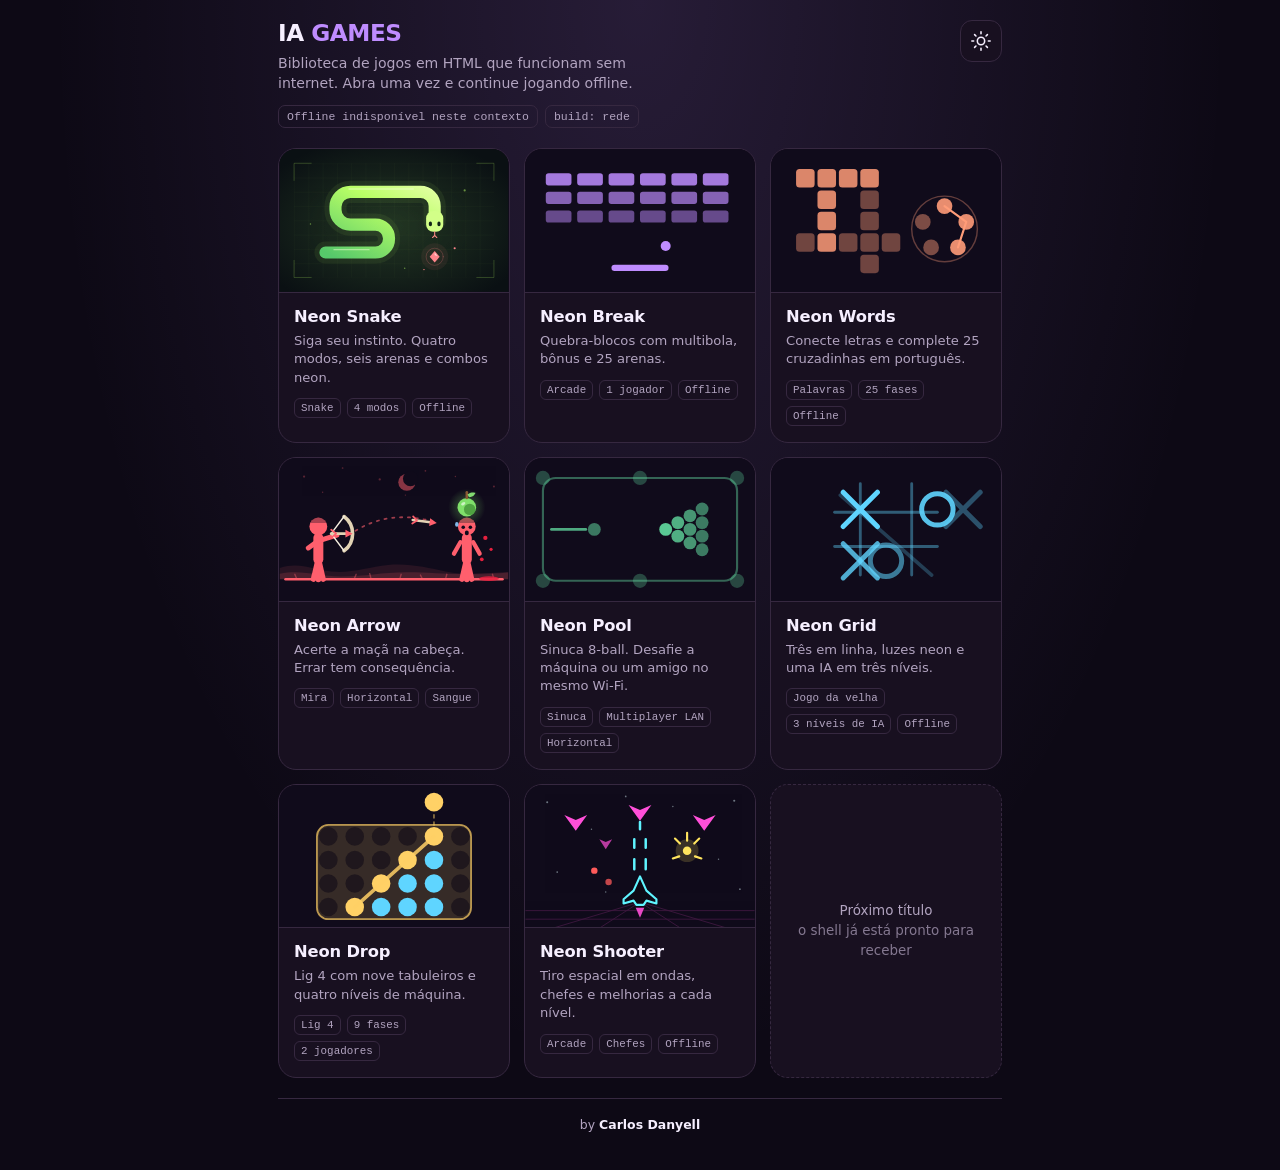
==== index.html @ 4e15f2d1 "feat(neon-snake): cobrinha neon mobile-first com modos, arenas e conquistas - gestos em toda a área " ====
<!doctype html>
<html lang="pt-BR">
<head>
<meta charset="utf-8">
<meta name="viewport" content="width=device-width, initial-scale=1, viewport-fit=cover">
<meta name="theme-color" content="#0d0915">
<meta name="description" content="Biblioteca de jogos offline em HTML. Leves, sem instalação e feitos para o celular.">
<title>IA Games · Biblioteca offline</title>
<link rel="manifest" href="./manifest.webmanifest">
<link rel="icon" type="image/svg+xml" href="./assets/icon.svg">
<link rel="apple-touch-icon" href="./assets/icon.svg">
<link rel="stylesheet" href="./core/shell.css">
<style>
  body{min-height:100dvh}
  .library{width:min(100%,760px);margin:0 auto;padding:calc(20px + env(safe-area-inset-top)) 18px calc(28px + env(safe-area-inset-bottom));
    display:flex;flex-direction:column;gap:20px}
  .lib-head{display:flex;justify-content:space-between;align-items:flex-start;gap:12px}
  .lib-head h1{font-size:1.45rem;font-weight:850;letter-spacing:-.02em;margin:0;line-height:1.1}
  .lib-head h1 span{color:var(--accent)}
  .lib-head p{margin:7px 0 0;color:var(--muted);font-size:.88rem;line-height:1.45;max-width:44ch}
  .badge-row{display:flex;gap:7px;flex-wrap:wrap;margin-top:12px}
  .badge{font:500 .72rem ui-monospace,monospace;border:1px solid var(--line);border-radius:7px;padding:4px 8px;color:var(--muted)}
  .badge[data-on="1"]{border-color:var(--accent);color:var(--accent)}
  button.badge{background:none;cursor:pointer;font-family:ui-monospace,monospace}
  button.badge:active{border-color:var(--accent);color:var(--accent)}
  .grid{display:grid;grid-template-columns:repeat(auto-fill,minmax(230px,1fr));gap:14px}
  .card{display:flex;flex-direction:column;border:1px solid var(--line);border-radius:18px;background:var(--surface);
    overflow:hidden;transition:transform .12s,border-color .12s}
  .card:active{transform:scale(.985)}
  .card:hover{border-color:var(--accent)}
  .card[aria-disabled="true"]{opacity:.55;pointer-events:none}
  .cover{aspect-ratio:16/10;background:var(--arena);border-bottom:1px solid var(--line);position:relative;overflow:hidden}
  .cover svg{width:100%;height:100%;stroke:none}
  .card-body{padding:14px 15px 16px}
  .card-body h2{margin:0;font-size:1.02rem;font-weight:750;letter-spacing:-.01em}
  .card-body p{margin:6px 0 0;font-size:.82rem;line-height:1.4;color:var(--muted)}
  .tags{display:flex;gap:6px;flex-wrap:wrap;margin-top:11px}
  .tag{font:500 .68rem ui-monospace,monospace;border:1px solid var(--line);border-radius:6px;padding:3px 6px;color:var(--muted)}
  .soon{border-style:dashed;display:grid;place-items:center;min-height:190px;color:var(--muted);
    text-align:center;padding:22px;font-size:.84rem;line-height:1.5}
  .lib-foot{color:var(--muted);font-size:.78rem;line-height:1.55;border-top:1px solid var(--line);
    padding-top:16px;text-align:center}
  .lib-foot strong{color:var(--text);font-weight:650}
</style>
</head>
<body>
<main class="library">
  <header class="lib-head">
    <div>
      <h1>IA <span>GAMES</span></h1>
      <p>Biblioteca de jogos em HTML que funcionam sem internet. Abra uma vez e continue jogando offline.</p>
      <div class="badge-row">
        <span class="badge" id="offlineBadge">Verificando cache…</span>
        <span class="badge" id="installBadge" hidden>Instalável na tela inicial</span>
        <button class="badge" id="buildBadge" type="button" title="Toque para buscar a versão mais nova">build …</button>
      </div>
    </div>
    <button class="icon-button" id="themeButton" aria-label="Alternar tema" title="Alternar tema">
      <svg viewBox="0 0 24 24" id="themeIcon"></svg>
    </button>
  </header>

  <section class="grid" id="grid" aria-label="Jogos disponíveis"></section>

  <footer class="lib-foot">
    by <strong>Carlos Danyell</strong>
  </footer>
</main>

<script type="module">
  import { GAMES } from './core/registry.js';
  import { createStore } from './core/storage.js';
  import { createTheme } from './core/theme.js';

  const store = createStore('app');
  const SUN = '<circle cx="12" cy="12" r="4"/><path d="M12 2v2m0 16v2M2 12h2m16 0h2M5 5l1.5 1.5m11 11L19 19M5 19l1.5-1.5m11-11L19 5"/>';
  const MOON = '<path d="M20 15a9 9 0 0 1-11-11 9 9 0 1 0 11 11z"/>';
  const icon = document.getElementById('themeIcon');
  const theme = createTheme(store, { onChange: (t, mode) => { icon.innerHTML = mode === 'dark' ? SUN : MOON; } });
  document.getElementById('themeButton').addEventListener('click', () => theme.toggleMode());

  const covers = {
    snake: `<svg viewBox="0 0 320 200" aria-hidden="true">
      <defs>
        <radialGradient id="snakeAura" cx="48%" cy="54%" r="63%">
          <stop stop-color="#233723"/><stop offset="1" stop-color="#0a1013"/>
        </radialGradient>
        <linearGradient id="snakeBody" x1="0" y1="1" x2="1" y2="0">
          <stop stop-color="#56c86b"/><stop offset=".65" stop-color="#b9ff66"/><stop offset="1" stop-color="#dfff9d"/>
        </linearGradient>
        <pattern id="snakeGrid" width="20" height="20" patternUnits="userSpaceOnUse">
          <path d="M20 0H0V20" fill="none" stroke="#b9ff66" stroke-width=".5" opacity=".1"/>
        </pattern>
      </defs>
      <rect width="320" height="200" fill="url(#snakeAura)"/>
      <rect x="20" y="20" width="280" height="160" rx="10" fill="url(#snakeGrid)"/>
      <path d="M20 44V20h24M276 20h24v24M300 156v24h-24M44 180H20v-24" fill="none" stroke="#b9ff66" stroke-width="1" opacity=".3"/>
      <path d="M64 145h70a19 19 0 0 0 19-19v-1a19 19 0 0 0-19-19H99a21 21 0 0 1-21-21v-4a21 21 0 0 1 21-21h98a20 20 0 0 1 20 20v20" fill="none" stroke="#b9ff66" stroke-width="31" stroke-linejoin="round" stroke-linecap="round" opacity=".07"/>
      <path d="M64 145h70a19 19 0 0 0 19-19v-1a19 19 0 0 0-19-19H99a21 21 0 0 1-21-21v-4a21 21 0 0 1 21-21h98a20 20 0 0 1 20 20v20" fill="none" stroke="url(#snakeBody)" stroke-width="17" stroke-linejoin="round" stroke-linecap="round"/>
      <path d="M76 141h49M97 56h90" fill="none" stroke="#f0ffd6" stroke-width="2" stroke-linecap="round" opacity=".48"/>
      <rect x="205" y="87" width="24" height="29" rx="10" fill="#d2ff88"/>
      <g fill="#122418"><ellipse cx="211" cy="105" rx="2.3" ry="3.4"/><ellipse cx="223" cy="105" rx="2.3" ry="3.4"/></g>
      <path d="M217 116v6m0-1-3 3m3-3 3 3" fill="none" stroke="#ff8c87" stroke-width="1.5" stroke-linecap="round"/>
      <circle cx="217" cy="151" r="19" fill="#ff7e86" opacity=".07"/>
      <circle cx="217" cy="151" r="12" fill="none" stroke="#ff7e86" stroke-width=".8" opacity=".4"/>
      <path d="m217 143 7 8-7 8-7-8z" fill="#ff858b"/>
      <path d="m217 145 4 5-4-1z" fill="#ffd2d4"/>
      <g fill="#b9ff66" opacity=".5"><circle cx="259" cy="58" r="1.5"/><circle cx="43" cy="105" r="1"/><circle cx="175" cy="167" r="1"/></g>
      <g fill="#ff858b"><circle cx="245" cy="139" r="1.5"/><circle cx="202" cy="169" r="1"/></g>
    </svg>`,
    neon: `<svg viewBox="0 0 320 200" aria-hidden="true">
      <rect width="320" height="200" fill="none"/>
      ${[0,1,2].map(r => [0,1,2,3,4,5].map(c =>
        `<rect x="${28 + c*44}" y="${34 + r*26}" width="36" height="17" rx="4"
           fill="currentColor" opacity="${0.85 - r*0.18}"/>`).join('')).join('')}
      <circle cx="196" cy="136" r="7" fill="currentColor"/>
      <rect x="120" y="162" width="80" height="9" rx="4.5" fill="currentColor"/>
    </svg>`
    ,
    words: `<svg viewBox="0 0 320 200" aria-hidden="true">
      ${[[0,0],[1,0],[2,0],[3,0],[1,1],[1,2],[0,3],[1,3],[2,3],[3,3],[4,3],[3,1],[3,2],[3,4]]
        .map(([c,r]) => `<rect x="${34 + c*30}" y="${28 + r*30}" width="26" height="26" rx="5"
             fill="currentColor" opacity="${r === 0 || c === 1 ? 0.85 : 0.4}"/>`).join('')}
      <circle cx="242" cy="112" r="46" fill="none" stroke="currentColor" stroke-width="2" opacity=".35"/>
      ${[0,1,2,3,4].map(i => {
        const a = i * Math.PI * 2 / 5 - Math.PI / 2;
        return `<circle cx="${242 + Math.cos(a)*32}" cy="${112 + Math.sin(a)*32}" r="11" fill="currentColor" opacity="${i < 3 ? 0.9 : 0.45}"/>`;
      }).join('')}
      <path d="M${242 + Math.cos(-Math.PI/2)*32} ${112 + Math.sin(-Math.PI/2)*32}
               L${242 + Math.cos(Math.PI*2/5 - Math.PI/2)*32} ${112 + Math.sin(Math.PI*2/5 - Math.PI/2)*32}
               L${242 + Math.cos(Math.PI*4/5 - Math.PI/2)*32} ${112 + Math.sin(Math.PI*4/5 - Math.PI/2)*32}"
            fill="none" stroke="currentColor" stroke-width="3" stroke-linecap="round" stroke-linejoin="round"/>
    </svg>`,
    drop: `<svg viewBox="0 0 320 200" aria-hidden="true">
      <!-- peça caindo na coluna escolhida -->
      <circle cx="216" cy="24" r="13" fill="currentColor"/>
      <circle cx="216" cy="24" r="7" fill="#0000" stroke="currentColor" stroke-width="2" opacity=".5"/>
      <line x1="216" y1="42" x2="216" y2="58" stroke="currentColor" stroke-width="2.5"
        stroke-dasharray="4 6" stroke-linecap="round" opacity=".5"/>
      <!-- quadro com furos -->
      <rect x="52" y="56" width="216" height="132" rx="16" fill="currentColor" opacity=".16"/>
      <rect x="52" y="56" width="216" height="132" rx="16" fill="none" stroke="currentColor"
        stroke-width="2.5" opacity=".7"/>
      ${[0,1,2,3].map(row => [0,1,2,3,4,5].map(col => {
        const x = 68 + col * 37, y = 72 + row * 33;
        // A diagonal 3-1 / 2-2 / 1-3 / 0-4 é a linha vencedora desenhada abaixo.
        const peca = { '3-1': 1, '2-2': 1, '1-3': 1, '0-4': 1,
                       '3-2': 2, '3-3': 2, '3-4': 2, '2-3': 2, '2-4': 2, '1-4': 2 }[row + '-' + col];
        if (peca === 1) return `<circle cx="${x}" cy="${y}" r="13" fill="currentColor"/>`;
        if (peca === 2) return `<circle cx="${x}" cy="${y}" r="13" fill="#5fd5ff"/>`;
        return `<circle cx="${x}" cy="${y}" r="13" fill="#0d0915" opacity=".55"/>`;
      }).join('')).join('')}
      <!-- linha vencedora na diagonal -->
      <line x1="105" y1="171" x2="216" y2="72" stroke="currentColor" stroke-width="5"
        stroke-linecap="round" opacity=".85"/>
    </svg>`,
    grid: `<svg viewBox="0 0 320 200" aria-hidden="true">
      ${[[124,36],[196,36]].map(([x,y]) => `<line x1="${x}" y1="${y}" x2="${x}" y2="${164}"
        stroke="currentColor" stroke-width="4" stroke-linecap="round" opacity=".4"/>`).join('')}
      ${[[52,76],[52,124]].map(([y0,y]) => `<line x1="88" y1="${y}" x2="232" y2="${y}"
        stroke="currentColor" stroke-width="4" stroke-linecap="round" opacity=".4"/>`).join('')}
      <g stroke="currentColor" stroke-width="7" stroke-linecap="round" fill="none">
        <path d="M100 48 148 96M148 48 100 96"/>
        <path d="M244 48 292 96M292 48 244 96" opacity=".35"/>
        <circle cx="232" cy="72" r="22" opacity=".9"/>
        <circle cx="160" cy="144" r="22" opacity=".55"/>
        <path d="M100 120 148 168" opacity=".8"/><path d="M148 120 100 168" opacity=".8"/>
      </g>
      <line x1="96" y1="52" x2="224" y2="164" stroke="currentColor" stroke-width="5"
        stroke-linecap="round" opacity=".25"/>
    </svg>`,
    arrow: `<svg viewBox="0 0 320 200" aria-hidden="true">
      <!-- céu -->
      <g fill="currentColor" opacity=".3">
        <circle cx="34" cy="26" r="1.6"/><circle cx="88" cy="14" r="1.2"/><circle cx="140" cy="30" r="1.6"/>
        <circle cx="204" cy="18" r="1.2"/><circle cx="300" cy="40" r="1.4"/><circle cx="60" cy="48" r="1"/>
        <circle cx="246" cy="26" r="1"/><circle cx="176" cy="52" r="1"/>
      </g>
      <g opacity=".5">
        <circle cx="178" cy="34" r="12" fill="currentColor"/>
        <circle cx="183" cy="29" r="10.5" fill="var(--arena,#100b1b)"/>
      </g>
      <!-- morros baixos, atrás das figuras -->
      <path d="M0 170v-16c28-9 44 2 72 5s52-6 80-9 56 4 80 9 60 5 88 1v10z" fill="currentColor" opacity=".1"/>
      <path d="M0 170v-8c34-6 52 4 86 4s56-6 92-6 66 4 92 2l50-2v10z" fill="currentColor" opacity=".16"/>
      <!-- chão -->
      <line x1="8" y1="170" x2="312" y2="170" stroke="currentColor" stroke-width="3.5" stroke-linecap="round"/>
      <g stroke="currentColor" stroke-width="2" stroke-linecap="round" opacity=".4">
        <path d="M24 170l-3-7M44 170l2-8M104 170l3-7M128 170l-2-8M168 170l2-7M200 170l-3-6M232 170l2-7M300 170l-2-7"/>
      </g>

      <!-- arqueiro -->
      <g stroke-linecap="round" stroke-linejoin="round" fill="none" stroke="currentColor">
        <path d="M54 170v-28" stroke-width="8"/>
        <path d="M47 170l5-22M61 170l-5-22" stroke-width="7"/>
        <path d="M54 142v-30" stroke-width="14"/>
        <path d="M54 116l26-8" stroke-width="7"/>
        <path d="M54 116l-14 10" stroke-width="7"/>
      </g>
      <circle cx="54" cy="96" r="12.5" fill="currentColor"/>
      <path d="M43 91a11.5 11.5 0 0 1 22 0z" fill="var(--arena,#100b1b)" opacity=".35"/>
      <!-- arco com flecha encaixada -->
      <path d="M90 82a30 30 0 0 1 0 48" fill="none" stroke="#e2d3b4" stroke-width="5" stroke-linecap="round"/>
      <path d="M90 82 72 106l18 24" fill="none" stroke="#f6efe0" stroke-width="2" stroke-linecap="round"/>
      <path d="M72 106h30" stroke="#e2d3b4" stroke-width="4" stroke-linecap="round"/>
      <path d="M102 106l-10-5.5v11z" fill="currentColor"/>
      <path d="M72 100.5l7 5.5-7 5.5" fill="none" stroke="currentColor" stroke-width="2.5" stroke-linecap="round"/>

      <!-- trajetória -->
      <path d="M106 102c32-20 70-24 108-13" fill="none" stroke="currentColor" stroke-width="2.5"
            stroke-linecap="round" stroke-dasharray="3 8" opacity=".6"/>
      <!-- flecha em voo -->
      <g transform="rotate(7 212 90)">
        <path d="M186 90h28" stroke="#e2d3b4" stroke-width="3.5" stroke-linecap="round"/>
        <path d="M220 90l-10-5.5v11z" fill="currentColor"/>
        <path d="M186 85l6 5-6 5" fill="none" stroke="currentColor" stroke-width="2.5" stroke-linecap="round"/>
      </g>

      <!-- alvo -->
      <g stroke-linecap="round" stroke-linejoin="round" fill="none" stroke="currentColor">
        <path d="M262 170v-28" stroke-width="8"/>
        <path d="M255 170l5-22M269 170l-5-22" stroke-width="7"/>
        <path d="M262 142v-30" stroke-width="14"/>
        <path d="M253 118l-9 16M271 118l9 16" stroke-width="6"/>
      </g>
      <circle cx="262" cy="96" r="12.5" fill="currentColor"/>
      <path d="M251 91a11.5 11.5 0 0 1 22 0z" fill="var(--arena,#100b1b)" opacity=".35"/>
      <g fill="var(--arena,#100b1b)">
        <circle cx="257" cy="97" r="2.5"/><circle cx="267" cy="97" r="2.5"/>
        <ellipse cx="262" cy="105" rx="2.8" ry="3.4"/>
      </g>
      <!-- gota de suor -->
      <ellipse cx="248" cy="93" rx="2.4" ry="3.4" fill="#8ecbff" opacity=".9"/>
      <!-- maçã, com o mesmo halo que ela tem no jogo -->
      <defs><radialGradient id="arrowGlow">
        <stop offset="0" stop-color="#7fe06a" stop-opacity=".4"/>
        <stop offset="1" stop-color="#7fe06a" stop-opacity="0"/>
      </radialGradient></defs>
      <circle cx="262" cy="69" r="26" fill="url(#arrowGlow)"/>
      <circle cx="262" cy="69" r="13" fill="#7fe06a"/>
      <circle cx="266" cy="72" r="8" fill="#3f8f34" opacity=".75"/>
      <ellipse cx="257" cy="64" rx="3.2" ry="2" fill="#ffffff" opacity=".6" transform="rotate(-30 257 64)"/>
      <path d="M262 56v-8" stroke="#8a5a33" stroke-width="3.5" stroke-linecap="round"/>
      <path d="M263 51c6-4 11-2 11-2s-2 6-9 6" fill="#8ef07a" opacity=".9"/>
      <!-- respingos -->
      <g fill="#e7213f">
        <circle cx="288" cy="112" r="3"/><circle cx="296" cy="128" r="2.2"/><circle cx="283" cy="142" r="2.6"/>
        <ellipse cx="293" cy="169" rx="14" ry="3.4" opacity=".85"/>
      </g>
    </svg>`,
    pool: `<svg viewBox="0 0 320 200" aria-hidden="true">
      <rect x="24" y="28" width="272" height="144" rx="18" fill="none" stroke="currentColor" stroke-width="3" opacity=".45"/>
      ${[[24,28],[160,28],[296,28],[24,172],[160,172],[296,172]]
        .map(([x,y]) => `<circle cx="${x}" cy="${y}" r="10" fill="currentColor" opacity=".3"/>`).join('')}
      ${[0,1,2,3].map(row => [...Array(row+1)].map((_, i) =>
        `<circle cx="${196 + row*17}" cy="${100 + (i - row/2)*19}" r="9" fill="currentColor"
           opacity="${0.95 - row*0.13}"/>`).join('')).join('')}
      <circle cx="96" cy="100" r="9" fill="currentColor" opacity=".55"/>
      <line x1="36" y1="100" x2="84" y2="100" stroke="currentColor" stroke-width="4"
        stroke-linecap="round" opacity=".8"/>
    </svg>`,
    shooter: `<svg viewBox="0 0 320 200" aria-hidden="true">
      <g fill="#dff6ff" opacity=".45">
        <circle cx="30" cy="24" r="1.4"/><circle cx="92" cy="62" r="1"/><circle cx="140" cy="16" r="1.2"/>
        <circle cx="206" cy="30" r="1"/><circle cx="292" cy="22" r="1.5"/><circle cx="270" cy="104" r="1"/>
        <circle cx="44" cy="122" r="1.2"/><circle cx="112" cy="150" r="1"/><circle cx="300" cy="146" r="1.2"/>
      </g>
      <!-- grade em perspectiva -->
      <g stroke="currentColor" stroke-width="1.2" opacity=".2" fill="none">
        <path d="M0 176h320M0 188h320"/>
        <path d="M160 164 40 200M160 164 104 200M160 164 216 200M160 164 280 200"/>
      </g>
      <!-- formação inimiga -->
      ${[[70,50],[160,36],[250,50]].map(([x,y]) =>
        `<path d="M${x} ${y + 14}l16-22-16 7-16-7z" fill="currentColor"/>`).join('')}
      <path d="M112 90l9-14-9 4-9-4z" fill="currentColor" opacity=".7"/>
      <!-- explosão -->
      <circle cx="226" cy="92" r="16" fill="#ffe45e" opacity=".18"/>
      <g stroke="#ffe45e" stroke-width="3" stroke-linecap="round">
        <path d="M216 82l-7-7M226 78v-11M236 82l7-7M215 100l-9 3M237 100l9 3"/>
      </g>
      <circle cx="226" cy="92" r="6" fill="#ffe45e"/>
      <!-- tiros inimigos -->
      <circle cx="96" cy="120" r="4.5" fill="#ff5a5a"/>
      <circle cx="116" cy="136" r="4.5" fill="#ff5a5a" opacity=".75"/>
      <!-- tiros da nave -->
      <g stroke="#5ff4ff" stroke-width="3.5" stroke-linecap="round">
        <path d="M152 118v-14M168 118v-14M152 88v-12M168 88v-12M160 62v-10"/>
      </g>
      <!-- nave -->
      <path d="M160 128l9 20 14 12v6l-14-4-4 6h-10l-4-6-14 4v-6l14-12z" fill="#0d0915"
        stroke="#5ff4ff" stroke-width="3" stroke-linejoin="round"/>
      <path d="M154 172l6 14 6-14z" fill="currentColor" opacity=".9"/>
    </svg>`
  };

  const grid = document.getElementById('grid');
  grid.innerHTML = GAMES.map(g => `
    <a class="card" href="./play.html?game=${encodeURIComponent(g.id)}"${g.status !== 'ready' ? ' aria-disabled="true"' : ''}>
      <div class="cover" style="color:${g.accent}">${covers[g.art] || ''}</div>
      <div class="card-body">
        <h2>${g.title}</h2>
        <p>${g.tagline}</p>
        <div class="tags">${g.tags.map(t => `<span class="tag">${t}</span>`).join('')}</div>
      </div>
    </a>`).join('') +
    `<div class="card soon"><div>Próximo título<br><span style="opacity:.7">o shell já está pronto para receber</span></div></div>`;

  const offlineBadge = document.getElementById('offlineBadge');
  const buildBadge = document.getElementById('buildBadge');

  // Pergunta ao service worker ativo qual build está servindo os arquivos.
  function showBuild() {
    const sw = navigator.serviceWorker && navigator.serviceWorker.controller;
    if (!sw) { buildBadge.textContent = 'build: rede'; return; }
    const channel = new MessageChannel();
    channel.port1.onmessage = e => {
      const v = e.data && e.data.version;
      if (v) buildBadge.textContent = 'build ' + String(v).replace('ia-games-', '');
    };
    sw.postMessage({ type: 'VERSION' }, [channel.port2]);
  }

  // Um build novo instala mas fica em "waiting" enquanto o worker antigo ainda
  // está ocupado atendendo a página — e o navegador não tenta de novo sozinho.
  // Daí a insistência: pede SKIP_WAITING a cada 1,5s até a troca acontecer.
  function promote(reg) {
    let tries = 0;
    const tick = () => {
      if (tries++ > 16) return;
      if (reg.waiting) {
        reg.waiting.postMessage({ type: 'SKIP_WAITING' });
        // Só o SKIP_WAITING não basta: o navegador só reavalia a troca em certos
        // momentos, e uma checagem de update é um deles.
        reg.update().catch(() => {});
      }
      // Segue observando enquanto houver build novo instalando ou esperando:
      // o updatefound pode ter acontecido antes desta página existir.
      if (reg.waiting || reg.installing) setTimeout(tick, 1500);
    };
    tick();
  }

  function nudge(reg) {
    promote(reg);
    reg.addEventListener('updatefound', () => {
      promote(reg);
      const sw = reg.installing;
      if (sw) sw.addEventListener('statechange', () => {
        if (sw.state === 'activated') ready();
      });
    });
  }

  function ready() {
    offlineBadge.textContent = 'Disponível offline';
    offlineBadge.dataset.on = '1';
    showBuild();
  }

  if ('serviceWorker' in navigator) {
    const hadController = !!navigator.serviceWorker.controller;
    let reloading = false;
    // Se o usuário já está saindo da página (tocou num jogo) ou o app está em
    // segundo plano, o reload seria só atrapalhar: a próxima navegação já pega
    // os arquivos novos.
    let leaving = false;
    document.addEventListener('click', e => {
      if (e.target.closest && e.target.closest('a')) leaving = true;
    }, true);
    window.addEventListener('pagehide', () => { leaving = true; });
    navigator.serviceWorker.addEventListener('controllerchange', () => {
      if (!hadController || reloading || leaving || document.visibilityState !== 'visible') {
        showBuild();
        return;
      }
      reloading = true;
      location.reload();
    });

    navigator.serviceWorker.register('./sw.js', { updateViaCache: 'none' })
      .then(reg => {
        if (navigator.serviceWorker.controller) ready();
        nudge(reg);

        // Procura build novo ao abrir e sempre que o app volta ao primeiro plano
        // (no PWA instalado não há navegação para disparar a checagem sozinha).
        let lastCheck = 0;
        const check = () => {
          const now = Date.now();
          if (now - lastCheck < 30000) return;
          lastCheck = now;
          reg.update().catch(() => {});
        };
        check();
        document.addEventListener('visibilitychange', () => {
          if (document.visibilityState === 'visible') check();
        });
        buildBadge.addEventListener('click', () => {
          buildBadge.textContent = 'buscando…';
          lastCheck = 0;
          reg.update()
            .then(() => new Promise(r => setTimeout(r, 900)))
            .then(() => location.reload())
            .catch(() => location.reload());
        });
      })
      .catch(() => {
        offlineBadge.textContent = 'Offline indisponível neste contexto';
        buildBadge.textContent = 'build: rede';
      });
  } else {
    offlineBadge.textContent = 'Navegador sem suporte a offline';
    buildBadge.hidden = true;
  }
  window.addEventListener('beforeinstallprompt', () => {
    document.getElementById('installBadge').hidden = false;
  });
</script>
</body>
</html>
---- core/shell.css ----
:root{
  color-scheme:dark;
  --bg:#0d0915;--surface:#181020;--arena:#100b1b;--line:#362840;--muted:#b2a4c0;
  --text:#f6efff;--accent:#bf8cff;--button:#bd85ff;--button-text:#210e35;--warn:#ff8a8a;
  --glow:#bf8cff25;--wash:#bf8cff0e;--overlay:#100b1bf2;
}
:root[data-theme="light"]{
  color-scheme:light;
  --bg:#f4f1fa;--surface:#fff;--arena:#fdfbff;--line:#d5cbdc;--muted:#625470;
  --text:#271c34;--overlay:#fdfbfff2;
}
*{box-sizing:border-box;-webkit-tap-highlight-color:transparent}
html{height:100%;background:var(--bg)}
body{margin:0;min-height:100%;font-family:system-ui,-apple-system,BlinkMacSystemFont,"Segoe UI",sans-serif;
  background:radial-gradient(ellipse at 50% 0,var(--glow),transparent 65%),var(--bg);
  color:var(--text);overscroll-behavior:none}
button{font:inherit;cursor:pointer;color:inherit;touch-action:manipulation}
button:focus-visible,input:focus-visible,a:focus-visible{outline:3px solid var(--accent);outline-offset:4px}
button:disabled{opacity:.3;cursor:default}
a{color:inherit;text-decoration:none}
svg{display:block;width:22px;height:22px;fill:none;stroke:currentColor;stroke-width:1.7;stroke-linecap:round;stroke-linejoin:round}

.app{width:min(100%,510px);height:100vh;height:100dvh;min-height:430px;max-height:1000px;margin:auto;
  padding:calc(14px + env(safe-area-inset-top)) 18px calc(8px + env(safe-area-inset-bottom));
  display:flex;flex-direction:column;gap:11px}

.topbar{display:flex;justify-content:space-between;align-items:center;gap:8px;flex-shrink:0}
.brand{display:flex;align-items:center;gap:9px;min-width:0}
.mark{width:30px;height:30px;border:1px solid var(--accent);border-radius:9px;display:grid;place-items:center;
  background:var(--wash);color:var(--accent);flex-shrink:0}
.mark svg{width:18px;height:18px}
.brand h1{font-size:1rem;line-height:1.1;font-weight:850;letter-spacing:.055em;margin:0;white-space:nowrap}
.brand h1 span{color:var(--accent)}
.edition{font:500 .72rem ui-monospace,monospace;color:var(--muted);letter-spacing:.025em;margin-top:4px}
.tools{display:flex;gap:6px}
.icon-button{display:grid;place-items:center;width:42px;height:42px;background:var(--surface);
  border:1px solid var(--line);border-radius:12px}
.icon-button:active{background:var(--wash);transform:scale(.96)}

.scorebar{display:grid;background:var(--surface);border:1px solid var(--line);border-radius:16px;padding:11px 4px;flex-shrink:0}
.stat{padding:0 11px;min-width:0}
.stat+.stat{border-left:1px solid var(--line)}
.stat .label{font-size:.7rem;color:var(--muted);letter-spacing:.075em;text-transform:uppercase;margin-bottom:4px;white-space:nowrap;overflow:hidden;text-overflow:ellipsis}
.stat .value{font-family:ui-monospace,SFMono-Regular,Consolas,monospace;font-size:1.35rem;line-height:1.2;
  font-weight:650;font-variant-numeric:tabular-nums;letter-spacing:-.045em}
.stat .value small{font:500 .82rem system-ui;color:var(--muted);letter-spacing:0}
.stat[data-accent="1"] .value{color:var(--accent)}
.hearts{display:flex;align-items:center;gap:4px;height:26px}
.heart{font-size:1.2rem;color:var(--accent);line-height:1}
.heart.lost{color:var(--line)}

.chipbar{display:flex;align-items:center;gap:6px;flex-shrink:0;min-height:25px;
  font:500 .72rem ui-monospace,monospace;color:var(--muted);flex-wrap:wrap}
.chip{padding:4px 7px;border:1px solid var(--line);border-radius:7px;white-space:nowrap}
.chip[data-tone="accent"]{border-color:var(--accent);color:var(--accent)}
.chip[data-tone="warn"]{border-color:var(--warn);color:var(--warn)}
.chip[data-tone="flow"]{border:0;flex:1;text-align:right;padding-right:1px;white-space:normal;color:var(--accent)}

.arena{position:relative;flex:1;min-height:0;border:1px solid var(--line);border-radius:20px;overflow:hidden;
  background:radial-gradient(ellipse at 50% 0,var(--glow),transparent 70%),var(--arena);
  isolation:isolate;touch-action:none;user-select:none;-webkit-user-select:none}
canvas{display:block;width:100%;height:100%;touch-action:none}

#toast{position:absolute;left:50%;top:50%;transform:translate(-50%,-50%);pointer-events:none;z-index:1;
  color:var(--text);background:var(--overlay);border:1px solid var(--accent);padding:9px 13px;border-radius:10px;
  font:650 .85rem ui-monospace,monospace;text-align:center;opacity:0;max-width:92%;width:max-content;transition:opacity .15s}
#toast.show{opacity:1}
#toast[data-tone="warn"]{border-color:var(--warn);color:var(--warn)}

.overlay{position:absolute;inset:0;display:flex;align-items:center;justify-content:center;padding:20px;
  background:linear-gradient(180deg,transparent 0%,var(--overlay) 42%,var(--overlay) 80%,transparent 100%);
  z-index:2;overflow-y:auto}
.overlay[hidden]{display:none}
.panel{text-align:center;width:min(100%,320px);margin:auto 0}
.eyebrow{display:inline-flex;align-items:center;gap:7px;font:600 .72rem ui-monospace,monospace;text-transform:uppercase;
  letter-spacing:.12em;color:var(--accent);margin-bottom:12px}
.eyebrow:before{content:"";width:16px;height:2px;background:var(--accent)}
.panel h2{font-size:clamp(1.7rem,7vw,2.3rem);font-weight:800;line-height:1.07;letter-spacing:-.045em;margin:0 0 11px;text-wrap:balance}
.panel p{font-size:.98rem;line-height:1.45;color:var(--muted);max-width:290px;margin:0 auto 19px;text-wrap:balance}
.primary{display:flex;justify-content:center;align-items:center;gap:10px;width:100%;min-height:52px;
  border:1px solid transparent;border-radius:14px;background:var(--button);color:var(--button-text);
  font-size:1rem;font-weight:750;box-shadow:0 5px 27px var(--glow)}
.primary svg{width:18px;height:18px;fill:currentColor;stroke-width:0}
.primary:active{transform:scale(.98);filter:brightness(1.08)}
.secondary{margin-top:8px;border:0;background:transparent;color:var(--muted);font-size:.86rem;padding:8px 18px;min-height:42px}
.secondary[hidden]{display:none}
.panel-note{font-size:.73rem;color:var(--muted);margin-top:13px;line-height:1.4}

.footer{display:flex;justify-content:space-between;align-items:center;gap:7px;flex-shrink:0;
  font-size:.73rem;color:var(--muted);padding:0 2px;line-height:1.35}
.footer strong{font-weight:500;color:var(--text)}
.footer .key{border:1px solid var(--line);padding:2px 5px;border-radius:4px;font:inherit;color:var(--text)}
.link-button{color:var(--text);background:transparent;border:0;min-height:36px;padding:4px 0;font-size:.84rem}
.link-button span{color:var(--accent)}

dialog{width:min(93vw,470px);max-height:88vh;max-height:88dvh;border:1px solid var(--line);background:var(--surface);
  color:var(--text);border-radius:20px;padding:0;box-shadow:0 24px 90px #0006;overscroll-behavior:contain}
dialog::backdrop{background:#090613bb;backdrop-filter:blur(6px)}
.dialog-head{display:flex;justify-content:space-between;align-items:center;padding:16px 18px;background:var(--surface);
  position:sticky;top:0;border-bottom:1px solid var(--line);z-index:1}
.dialog-head h2{font-size:1.1rem;letter-spacing:-.025em;margin:0}
.dialog-body{padding:18px}
.dialog-body fieldset{border:0;padding:0;margin:0 0 18px}
.dialog-body legend,.guide-title{font-size:.86rem;font-weight:650;margin:0 0 9px;padding:0}
/* Grade em vez de flex: com muitas opções (as cores neon), a última linha
   não estica um item solitário para a largura toda. */
.choices{display:grid;grid-template-columns:repeat(auto-fit,minmax(72px,1fr));gap:7px}
.choice{position:relative;min-width:0}
.choice input{position:absolute;opacity:0;width:100%;height:100%;margin:0}
.choice span{display:block;text-align:center;padding:10px 8px;border:1px solid var(--line);border-radius:10px;font-size:.84rem;cursor:pointer}
.choice input:checked+span{border-color:var(--accent);background:var(--wash);box-shadow:inset 0 0 0 1px var(--accent);color:var(--accent)}
.choice input:focus-visible+span{outline:3px solid var(--accent);outline-offset:3px}
.slider-row{display:flex;align-items:center;gap:11px}
.slider-row input[type=range]{flex:1;accent-color:var(--accent);height:32px}
.switch-row{display:flex;justify-content:space-between;align-items:center;gap:12px;padding:9px 0;border-bottom:1px solid var(--line)}
.switch-row:last-child{border-bottom:0}
.switch-row p{margin:3px 0 0;font-size:.76rem;color:var(--muted);line-height:1.35}
.switch-row strong{font-size:.88rem;font-weight:600}
.switch{position:relative;width:46px;height:27px;flex-shrink:0;border:1px solid var(--line);border-radius:14px;background:var(--bg)}
.switch input{position:absolute;inset:0;opacity:0;width:100%;height:100%;margin:0;cursor:pointer}
.switch i{position:absolute;top:3px;left:3px;width:19px;height:19px;border-radius:50%;background:var(--muted);transition:.15s}
.switch input:checked+i{left:21px;background:var(--accent)}
.switch input:checked~*{}
.switch:has(input:checked){border-color:var(--accent);background:var(--wash)}
.guide-grid{display:grid;grid-template-columns:1fr 1fr;gap:8px}
.guide-item{display:flex;gap:8px;border:1px solid var(--line);border-radius:11px;padding:10px 8px;align-items:flex-start}
.guide-item[data-tone="warn"]{border-color:var(--warn)}
.guide-icon{display:grid;place-items:center;min-width:28px;height:25px;border-radius:6px;
  font:700 .85rem ui-monospace,monospace;border:1px solid currentColor;color:var(--accent)}
.guide-item[data-tone="warn"] .guide-icon{color:var(--warn)}
.guide-item strong{font-size:.84rem;display:block;line-height:1.2;margin-bottom:4px}
.guide-item p{font-size:.76rem;line-height:1.33;color:var(--muted);margin:0}
.guide-intro,.guide-tip{font-size:.82rem;line-height:1.5;color:var(--muted);margin:0 0 13px}
.guide-tip{margin:14px 0 0}
/* Campos de texto e placar de confronto do diálogo. */
.name-grid{display:grid;grid-template-columns:1fr 1fr;gap:8px}
.name-field{display:flex;flex-direction:column;gap:5px;min-width:0}
.name-field span{font-size:.72rem;color:var(--muted);letter-spacing:.04em}
.name-field input{font:600 .9rem system-ui,sans-serif;color:var(--text);background:var(--bg);
  border:1px solid var(--line);border-radius:10px;padding:10px 11px;min-height:42px;width:100%}
.name-field input:focus{border-color:var(--accent);outline:none}
.versus{display:grid;grid-template-columns:1fr auto 1fr;align-items:center;gap:10px;
  border:1px solid var(--line);border-radius:12px;padding:12px 10px;margin-top:10px}
.versus span{font-size:.84rem;overflow:hidden;text-overflow:ellipsis;white-space:nowrap}
.versus span:last-child{text-align:right}
.versus b{font:700 1.4rem ui-monospace,monospace;color:var(--accent);font-variant-numeric:tabular-nums;white-space:nowrap}
.ghost-button{margin-top:9px;width:100%;min-height:40px;border:1px solid var(--line);border-radius:10px;
  background:transparent;color:var(--muted);font-size:.8rem}
.ghost-button:active{background:var(--wash)}
.level-grid{display:grid;grid-template-columns:repeat(auto-fill,minmax(54px,1fr));gap:7px}
.level-pick{position:relative;border:1px solid var(--line);border-radius:10px;background:transparent;
  color:var(--text);font:650 .82rem ui-monospace,monospace;padding:9px 2px 15px;min-height:48px}
.level-pick:disabled{opacity:.32}
.level-pick[aria-current="step"]{border-color:var(--accent);background:var(--wash);color:var(--accent)}
.level-pick i{position:absolute;left:0;right:0;bottom:4px;font-style:normal;font-size:.64rem;
  letter-spacing:.06em;color:var(--accent)}
.level-pick:disabled i{color:var(--muted)}
.records{display:grid;gap:7px}
.record{display:flex;justify-content:space-between;gap:10px;font:500 .82rem ui-monospace,monospace;
  border:1px solid var(--line);border-radius:9px;padding:9px 11px}
.record b{color:var(--accent);font-weight:650}

@media(min-width:700px){body{display:grid;place-items:center}.app{padding-top:22px;padding-bottom:14px}.arena{box-shadow:0 25px 90px #0003}}
/* Em tela estreita encolhe o título, mas nunca esconde o botão de voltar:
   num app instalado na tela inicial não existe o "voltar" do navegador. */
@media(max-width:380px){.brand h1{font-size:.86rem}.mark{width:28px;height:28px}.app{padding-left:12px;padding-right:12px}.tools{gap:4px}
  .icon-button{width:39px;height:39px}.stat{padding:0 8px}.chipbar{gap:4px}.chip{padding:4px 5px}}
@media(max-height:690px){.app{gap:7px;padding-top:calc(8px + env(safe-area-inset-top))}.scorebar{padding:7px 3px}
  .panel p{margin-bottom:14px}.panel-note{margin-top:9px}.topbar .edition{display:none}.link-button{min-height:30px}.overlay{padding:14px}}
@media(orientation:landscape) and (max-height:560px){
  /* Sem isto o `place-items:center` da regra de telas largas dimensiona a
     trilha do grid pelo conteúdo, e o `width:100%` do .app não estica.
     Jogos cujo conteúdo da arena é posicionado em absoluto colapsam. */
  body{place-items:stretch}
  .app{display:grid;grid-template-columns:min(210px,26vw) 1fr;grid-template-rows:auto auto 1fr;
    gap:9px;width:100%;max-width:none;min-height:280px;align-items:start;
    padding:calc(10px + env(safe-area-inset-top)) 14px 10px calc(14px + env(safe-area-inset-left))}
  .topbar{grid-column:1;grid-row:1;flex-direction:column;align-items:flex-start;gap:11px}
  .brand h1{font-size:.95rem}
  /* Coluna estreita: empilhar os campos lê melhor do que truncar rótulos. */
  .scorebar{grid-column:1;grid-row:2;grid-template-columns:1fr!important;padding:8px 2px}
  .stat{padding:0 9px;display:flex;align-items:baseline;justify-content:space-between;gap:8px}
  .stat+.stat{border-left:0;border-top:1px solid var(--line);margin-top:6px;padding-top:6px}
  .stat .value{font-size:1rem}.stat .label{font-size:.65rem;margin-bottom:0}
  .hearts{height:18px}.heart{font-size:.95rem}
  .chipbar{grid-column:1;grid-row:3;align-self:start;min-height:0}
  .chip[data-tone="flow"]{text-align:left;flex-basis:100%}
  .footer{grid-column:1;grid-row:3;align-self:end;flex-direction:column;align-items:flex-start;gap:5px}
  .arena{grid-column:2;grid-row:1/4;height:100%;aspect-ratio:5/6;width:auto;max-width:100%;
    justify-self:center;border-radius:14px}
  .panel h2{font-size:1.45rem;margin-bottom:6px}
  .panel p{font-size:.85rem;line-height:1.3;margin-bottom:9px}
  .eyebrow{margin-bottom:6px}.panel-note{display:none}
  .primary{min-height:42px}.secondary{margin-top:0;padding:4px;min-height:30px}.overlay{padding:12px}}
@media(prefers-reduced-motion:reduce){*,*:before,*:after{transition:none!important}}
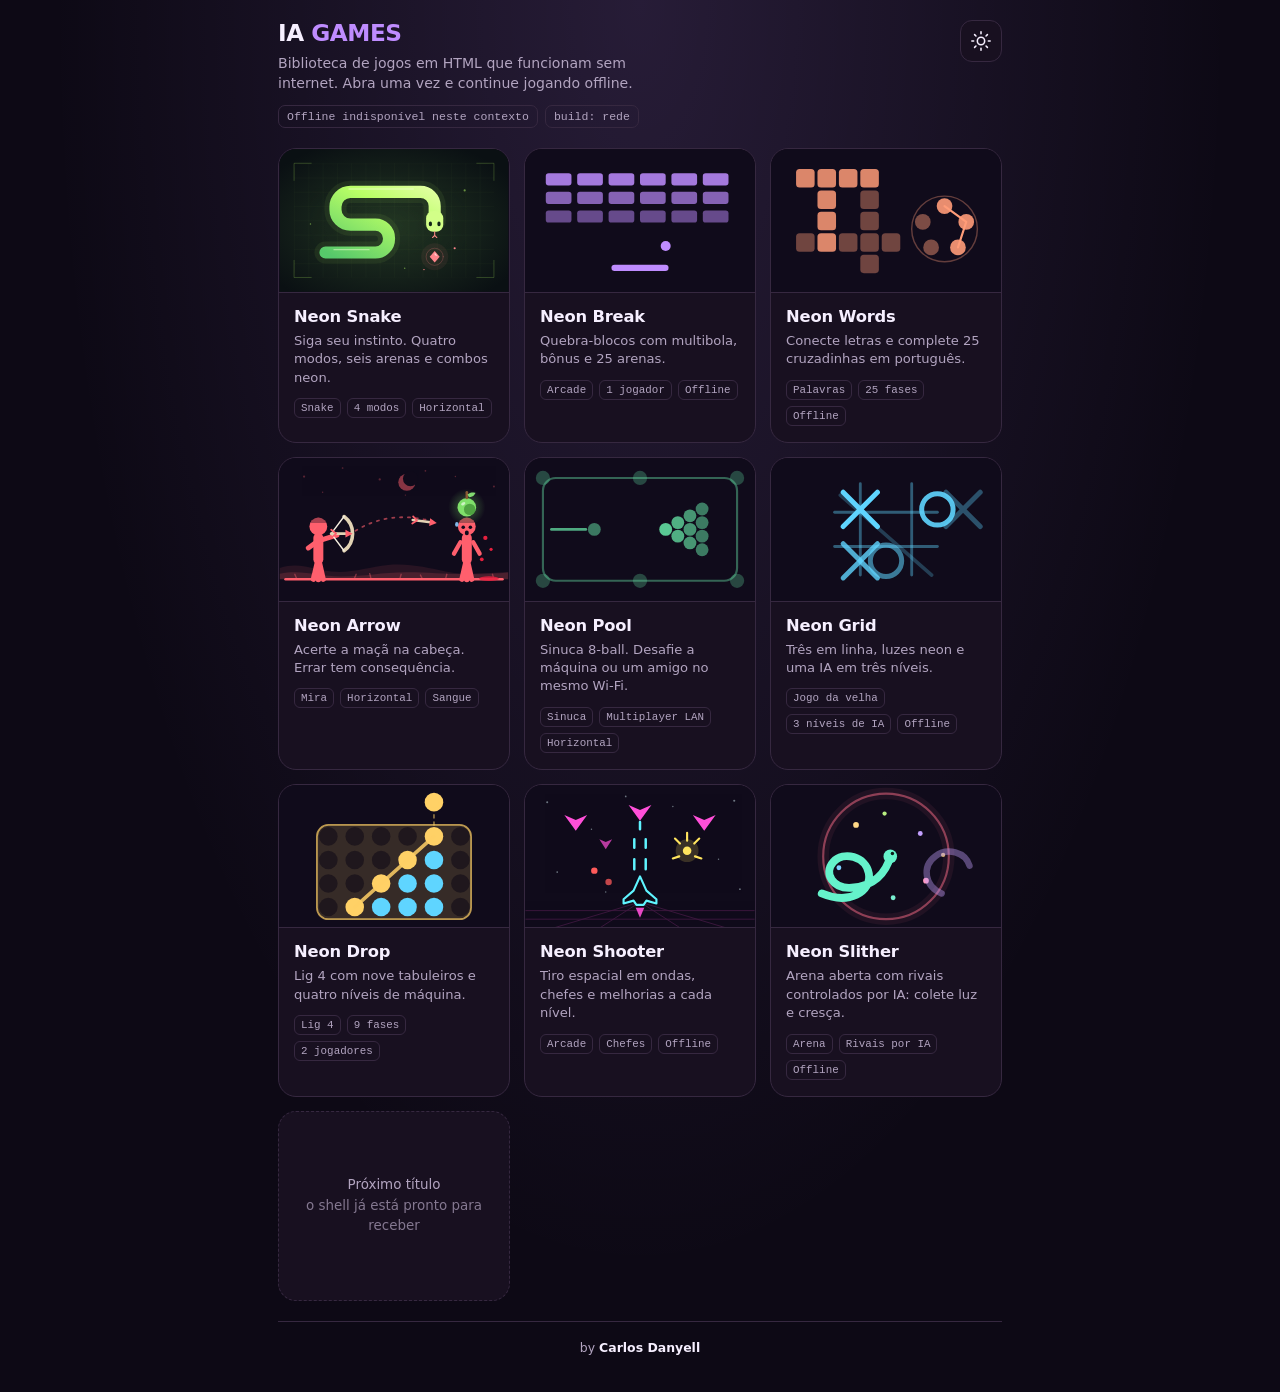
==== commit 92db18cc: "feat(neon-slither): capa no catálogo e linha na tabela do README Fecha o checklist de jogo novo: o c" ====
--- a/index.html
+++ b/index.html
@@ -291,6 +291,26 @@
       <path d="M160 128l9 20 14 12v6l-14-4-4 6h-10l-4-6-14 4v-6l14-12z" fill="#0d0915"
         stroke="#5ff4ff" stroke-width="3" stroke-linejoin="round"/>
       <path d="M154 172l6 14 6-14z" fill="currentColor" opacity=".9"/>
+    </svg>`,
+    slither: `<svg viewBox="0 0 320 200" aria-hidden="true">
+      <!-- borda da arena -->
+      <circle cx="160" cy="100" r="88" fill="none" stroke="#fa6c88" stroke-width="3" opacity=".5"/>
+      <circle cx="160" cy="100" r="88" fill="none" stroke="#fa6c88" stroke-width="16" opacity=".07"/>
+      <!-- luz espalhada pelo chão -->
+      <g>
+        <circle cx="118" cy="56" r="4" fill="#ffd887"/><circle cx="208" cy="68" r="3.4" fill="#c4a0ff"/>
+        <circle cx="94" cy="116" r="3.4" fill="#7dcfff"/><circle cx="216" cy="134" r="4" fill="#ff99bf"/>
+        <circle cx="158" cy="40" r="3" fill="#b8ef81"/><circle cx="170" cy="158" r="3.4" fill="#78efd0"/>
+        <circle cx="240" cy="98" r="3" fill="#ffd887" opacity=".8"/>
+      </g>
+      <!-- rival, ao fundo -->
+      <path d="M238 152c-24-10-28-38-9-52 17-13 42-6 48 13" fill="none" stroke="#c4a0ff"
+        stroke-width="9" stroke-linecap="round" opacity=".4"/>
+      <!-- jogador, em curva fechada -->
+      <path d="M70 152c38 16 70-2 66-28-4-24-36-32-50-16-14 16 0 38 26 36 30-2 48-20 54-44"
+        fill="none" stroke="currentColor" stroke-width="11" stroke-linecap="round" stroke-linejoin="round"/>
+      <circle cx="166" cy="100" r="9.5" fill="currentColor"/>
+      <circle cx="169" cy="96" r="2.4" fill="#0d1b18"/>
     </svg>`
   };
 
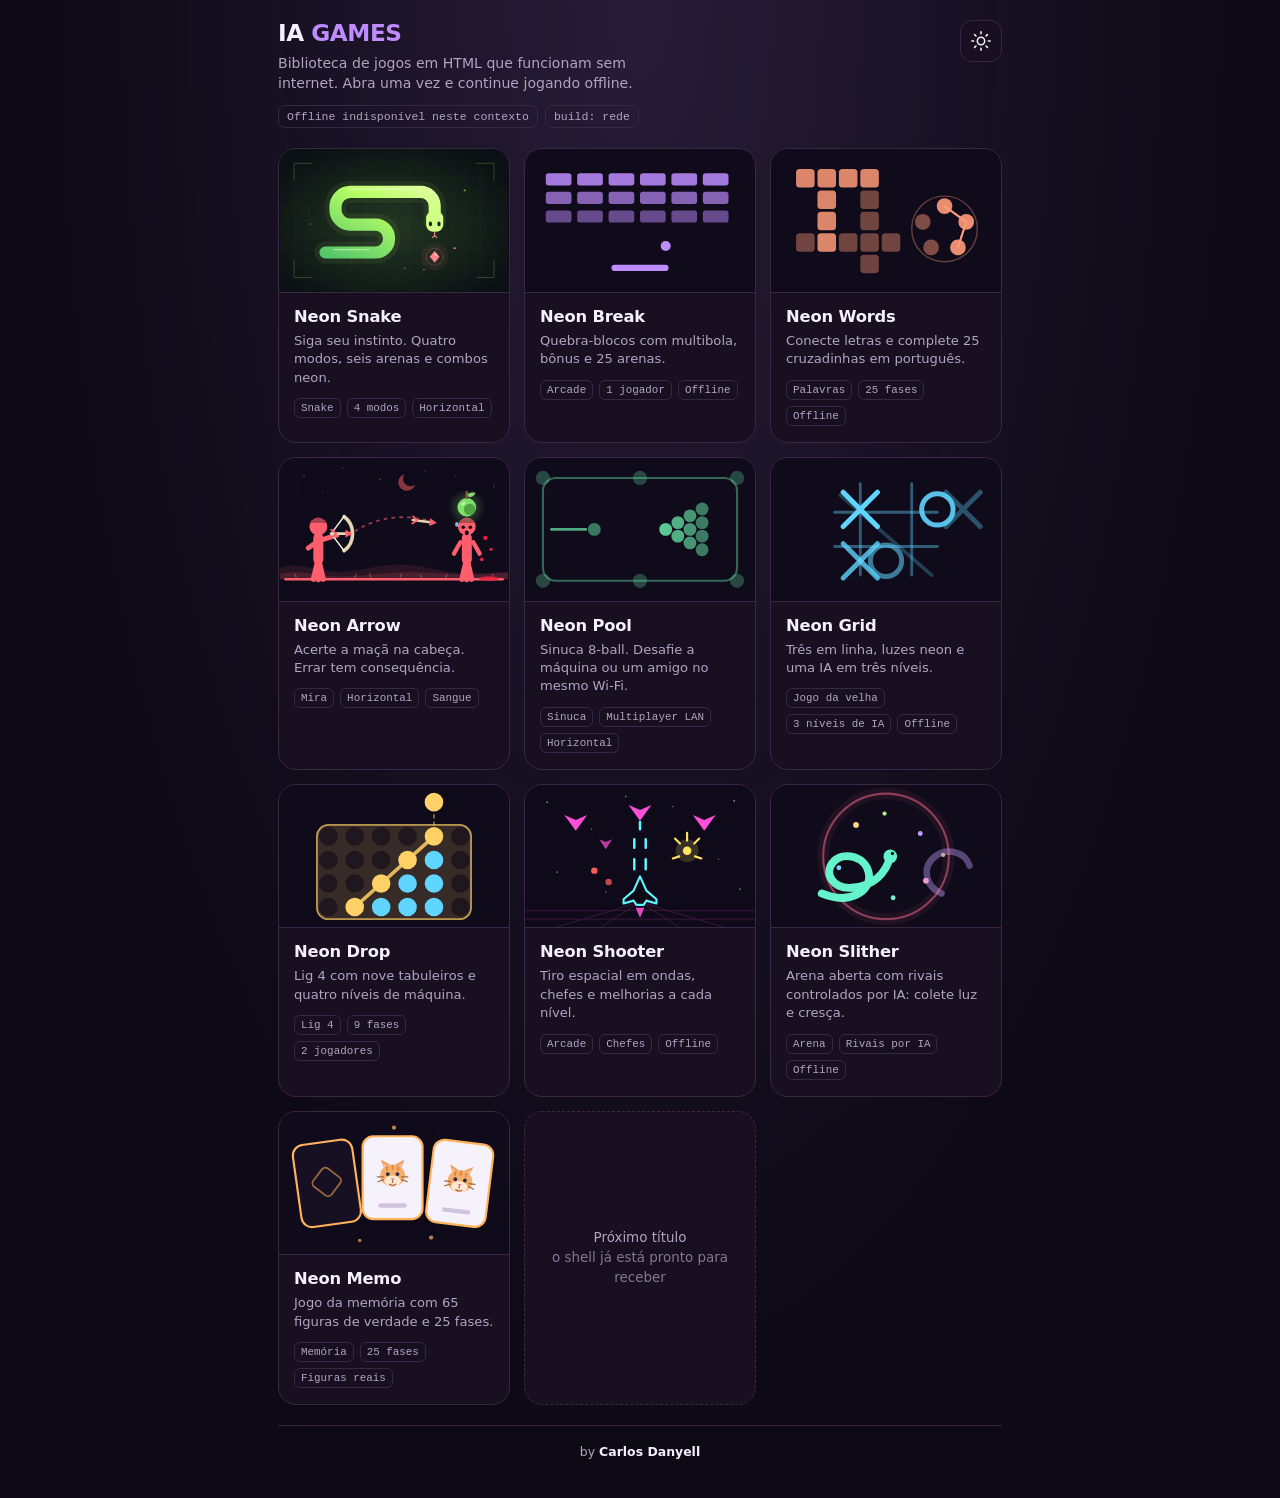
==== commit cc64c8dc: "feat(neon-memo): jogo da memória com figuras reais e 25 fases Biblioteca ganha o Neon Memo: cartas c" ====
--- a/index.html
+++ b/index.html
@@ -311,6 +311,34 @@
         fill="none" stroke="currentColor" stroke-width="11" stroke-linecap="round" stroke-linejoin="round"/>
       <circle cx="166" cy="100" r="9.5" fill="currentColor"/>
       <circle cx="169" cy="96" r="2.4" fill="#0d1b18"/>
+    </svg>`,
+    memo: `<svg viewBox="0 0 320 200" aria-hidden="true">
+      <!-- carta de costas -->
+      <g transform="rotate(-8 66 100)">
+        <rect x="24" y="42" width="84" height="116" rx="15" fill="#171022" stroke="currentColor" stroke-width="3"/>
+        <rect x="50" y="82" width="32" height="32" rx="6" transform="rotate(45 66 98)" fill="none"
+          stroke="currentColor" stroke-width="2.5" opacity=".55"/>
+      </g>
+      <!-- par de gatos encontrado -->
+      ${[[116, 34, 0], [210, 42, 7]].map(([x, y, r]) => `
+        <g transform="rotate(${r} ${x + 42} ${y + 58})">
+          <rect x="${x}" y="${y}" width="84" height="116" rx="15" fill="#f6f2fb" stroke="currentColor" stroke-width="3"/>
+          <g transform="translate(${x + 11} ${y + 22}) scale(.97)">
+            <path d="m15 11 6 16 10-7z" fill="#f0a05e"/><path d="m49 11-6 16-10-7z" fill="#f0a05e"/>
+            <path d="m18 16 3 8 5-3z" fill="#f9c3ae"/><path d="m46 16-3 8-5-3z" fill="#f9c3ae"/>
+            <ellipse cx="32" cy="34" rx="18" ry="16" fill="#f5ae6c"/>
+            <path d="M24 22v4M32 20v5M40 22v4" fill="none" stroke="#dd8b41" stroke-width="3" stroke-linecap="round"/>
+            <ellipse cx="32" cy="42" rx="12" ry="8" fill="#fde8d4"/>
+            <circle cx="25" cy="32" r="2.8" fill="#34293f"/><circle cx="39" cy="32" r="2.8" fill="#34293f"/>
+            <path d="m32 41-3.5-3h7z" fill="#e87d94"/>
+            <path d="M32 41v3M27.5 46.5c2.5 2 6.5 2 9 0M10 36h9M11 43l8-3M54 36h-9M53 43l-8-3"
+              fill="none" stroke="#a4693f" stroke-width="1.8" stroke-linecap="round"/>
+          </g>
+          <rect x="${x + 22}" y="${y + 94}" width="40" height="6" rx="3" fill="#cfc4dd"/>
+        </g>`).join('')}
+      <g fill="currentColor" opacity=".7">
+        <circle cx="160" cy="22" r="3"/><circle cx="212" cy="176" r="3"/><circle cx="112" cy="180" r="2.4"/>
+      </g>
     </svg>`
   };
 
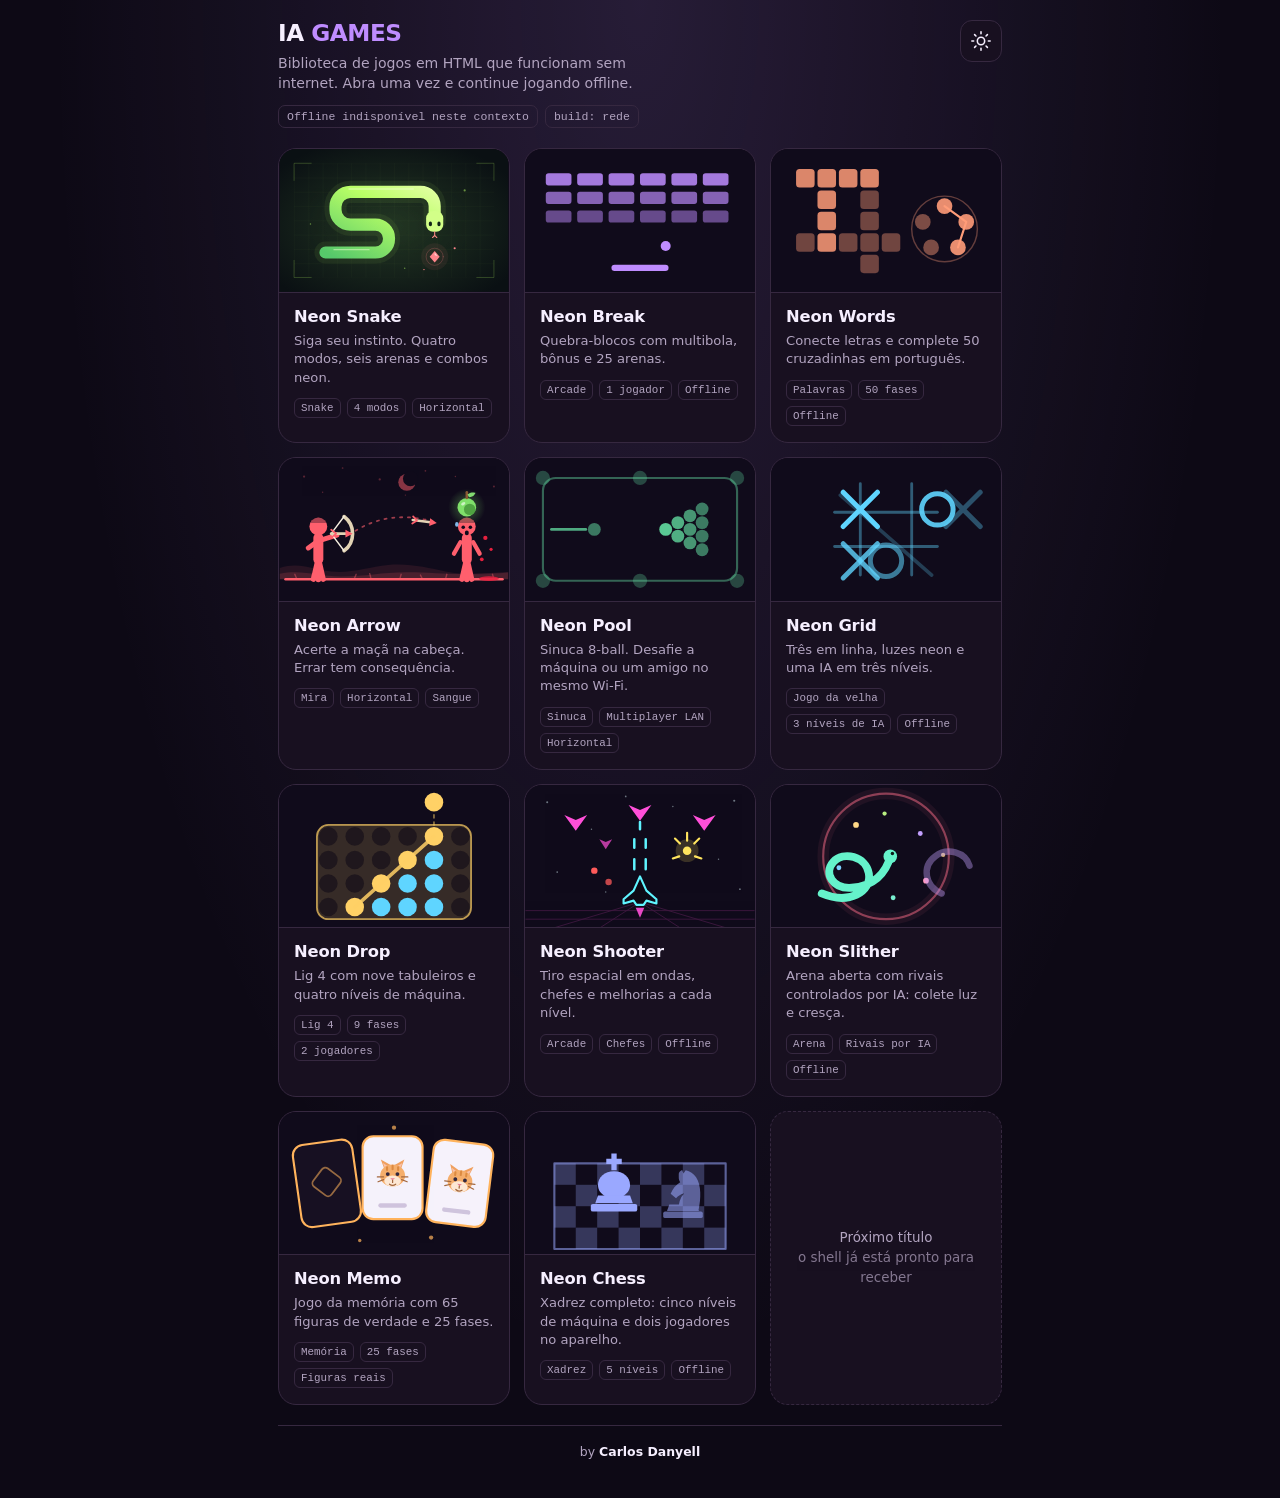
==== commit 832c4e0e: "feat(neon-chess): xadrez com cinco níveis de máquina e dois jogadores Fase 1 do jogo de xadrez: regr" ====
--- a/index.html
+++ b/index.html
@@ -339,6 +339,25 @@
       <g fill="currentColor" opacity=".7">
         <circle cx="160" cy="22" r="3"/><circle cx="212" cy="176" r="3"/><circle cx="112" cy="180" r="2.4"/>
       </g>
+    </svg>`,
+    chess: `<svg viewBox="0 0 320 200" aria-hidden="true">
+      <!-- tabuleiro -->
+      <g opacity=".28">${[0,1,2,3].map(r => [0,1,2,3,4,5,6,7].map(c => (r + c) % 2 === 0
+        ? `<rect x="${40 + c*30}" y="${72 + r*30}" width="30" height="30" fill="currentColor"/>` : '').join('')).join('')}</g>
+      <rect x="40" y="72" width="240" height="120" fill="none" stroke="currentColor" stroke-width="3" opacity=".55"/>
+      <!-- rei -->
+      <g fill="currentColor" transform="translate(74 52) scale(1.55)">
+        <path d="M29.6 4h4.8v4.6H39v4.8h-4.6V19h-4.8v-5.6H25V8.6h4.6z"/>
+        <path d="M32 20c8.4 0 14.5 5.4 14.5 12.4 0 4.6-2.6 7.9-7 10.6h-15c-4.4-2.7-7-6-7-10.6C17.5 25.4 23.6 20 32 20z"/>
+        <path d="M17.5 42h29l2.5 7h-34z"/>
+        <path d="M13 49.5h38a2 2 0 0 1 2 2v3a2 2 0 0 1-2 2H13a2 2 0 0 1-2-2v-3a2 2 0 0 1 2-2z"/>
+      </g>
+      <!-- cavalo -->
+      <g fill="currentColor" opacity=".55" transform="translate(178 74) scale(1.32)">
+        <path d="M27.5 9.5c.4-1.8 1.6-3.2 3.6-4l1.4 3.6 2.4-3.3c4.6.9 8.3 3.4 11 7.5 2.8 4.2 4.2 9.6 4.4 16.2.2 6.1-.4 12.1-1.7 18h-21c-.6-6.6 1.2-12.3 5.4-17.1-3.2.6-6 2.3-8.4 5.1l-5.7-4.7c2.2-5.5 5.6-9.6 10.1-12.3-1-1.5-1.5-3.2-1.5-5z"/>
+        <path d="M17.5 42h29l2.5 7h-34z"/>
+        <path d="M13 49.5h38a2 2 0 0 1 2 2v3a2 2 0 0 1-2 2H13a2 2 0 0 1-2-2v-3a2 2 0 0 1 2-2z"/>
+      </g>
     </svg>`
   };
 
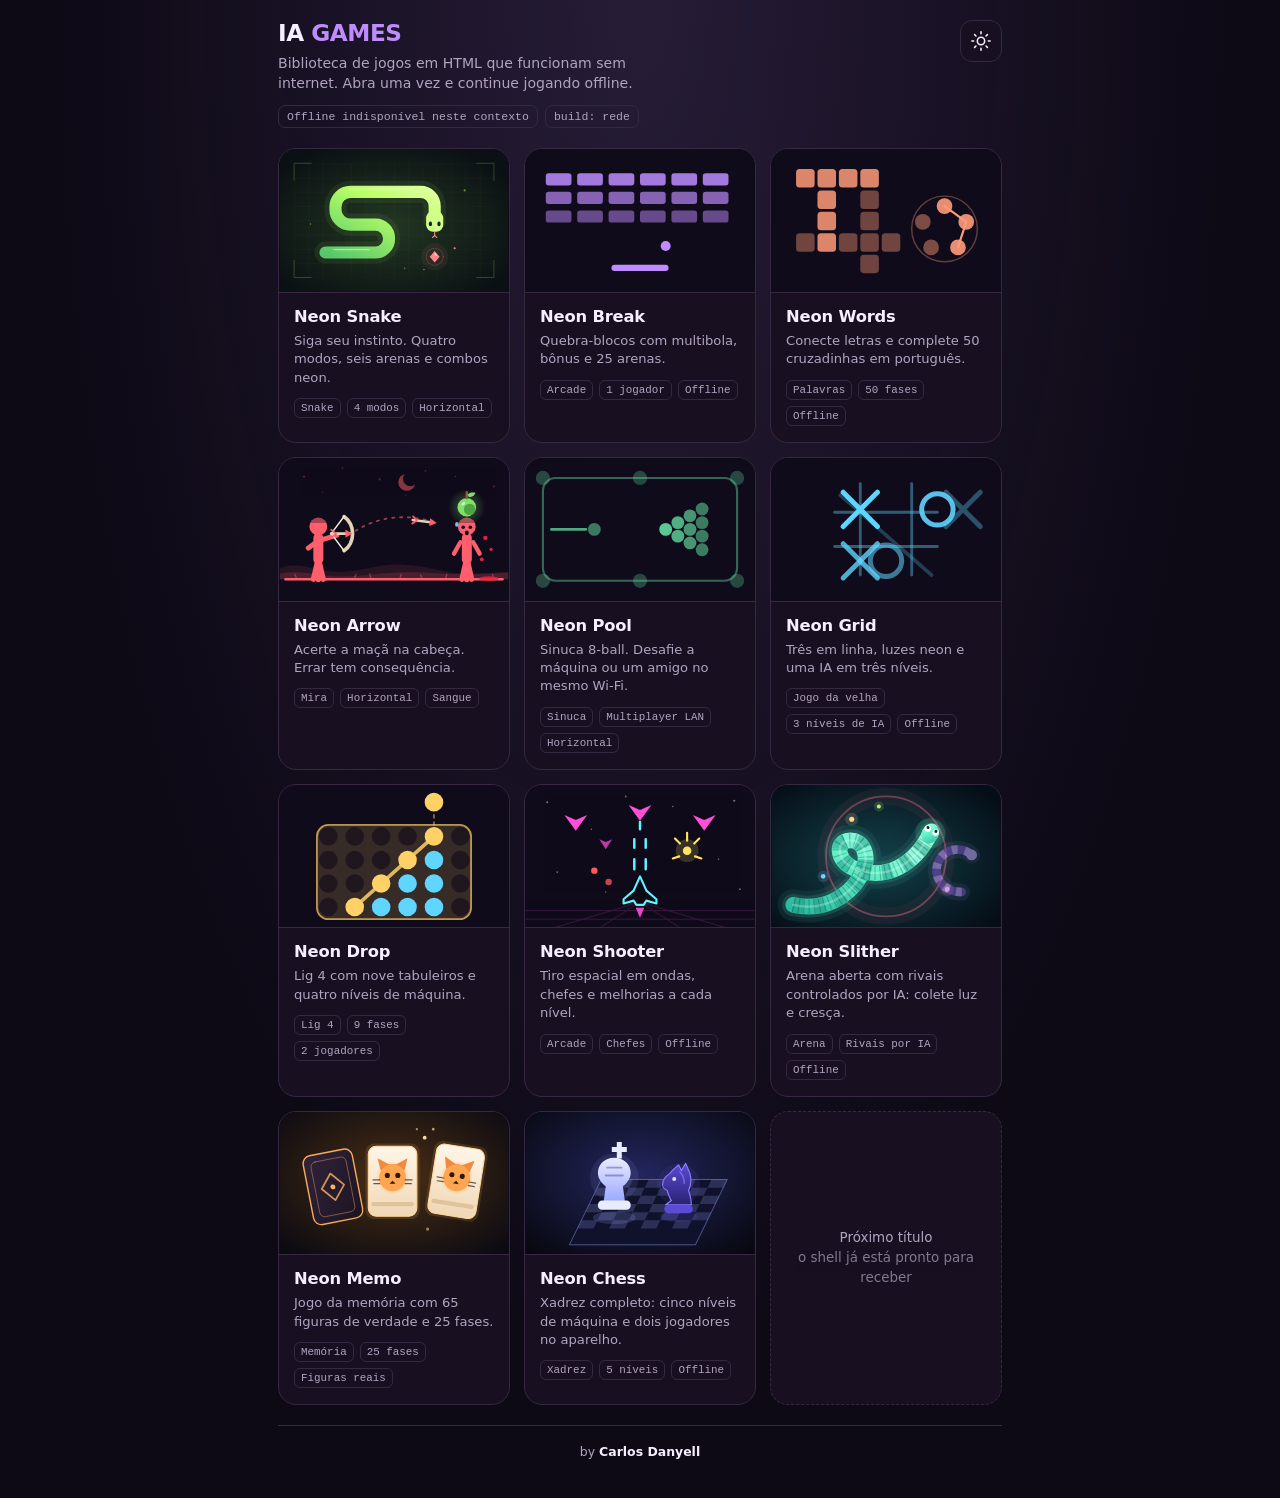
==== commit 14ff90c3: "feat(menu): capas novas para Neon Slither, Neon Memo e Neon Chess As três eram as únicas do catálogo" ====
--- a/index.html
+++ b/index.html
@@ -293,70 +293,149 @@
       <path d="M154 172l6 14 6-14z" fill="currentColor" opacity=".9"/>
     </svg>`,
     slither: `<svg viewBox="0 0 320 200" aria-hidden="true">
-      <!-- borda da arena -->
-      <circle cx="160" cy="100" r="88" fill="none" stroke="#fa6c88" stroke-width="3" opacity=".5"/>
-      <circle cx="160" cy="100" r="88" fill="none" stroke="#fa6c88" stroke-width="16" opacity=".07"/>
-      <!-- luz espalhada pelo chão -->
+      <defs>
+        <radialGradient id="slAura" cx="46%" cy="52%" r="68%">
+          <stop stop-color="#13414a"/><stop offset="1" stop-color="#050d16"/>
+        </radialGradient>
+        <linearGradient id="slBody" x1="0" y1="1" x2="1" y2="0">
+          <stop stop-color="#2cbaa0"/><stop offset=".55" stop-color="#65f3cb"/><stop offset="1" stop-color="#b9ffe9"/>
+        </linearGradient>
+      </defs>
+      <rect width="320" height="200" fill="url(#slAura)"/>
+      <!-- borda da arena, ao fundo -->
+      <circle cx="160" cy="100" r="84" fill="none" stroke="#fa6c88" stroke-width="24" opacity=".06"/>
+      <circle cx="160" cy="100" r="84" fill="none" stroke="#fa6c88" stroke-width="2.5" opacity=".4"/>
+      <!-- luz espalhada pelo chão, com halo -->
       <g>
-        <circle cx="118" cy="56" r="4" fill="#ffd887"/><circle cx="208" cy="68" r="3.4" fill="#c4a0ff"/>
-        <circle cx="94" cy="116" r="3.4" fill="#7dcfff"/><circle cx="216" cy="134" r="4" fill="#ff99bf"/>
-        <circle cx="158" cy="40" r="3" fill="#b8ef81"/><circle cx="170" cy="158" r="3.4" fill="#78efd0"/>
-        <circle cx="240" cy="98" r="3" fill="#ffd887" opacity=".8"/>
-      </g>
-      <!-- rival, ao fundo -->
-      <path d="M238 152c-24-10-28-38-9-52 17-13 42-6 48 13" fill="none" stroke="#c4a0ff"
-        stroke-width="9" stroke-linecap="round" opacity=".4"/>
-      <!-- jogador, em curva fechada -->
-      <path d="M70 152c38 16 70-2 66-28-4-24-36-32-50-16-14 16 0 38 26 36 30-2 48-20 54-44"
-        fill="none" stroke="currentColor" stroke-width="11" stroke-linecap="round" stroke-linejoin="round"/>
-      <circle cx="166" cy="100" r="9.5" fill="currentColor"/>
-      <circle cx="169" cy="96" r="2.4" fill="#0d1b18"/>
+        <circle cx="112" cy="48" r="9" fill="#ffd887" opacity=".16"/><circle cx="112" cy="48" r="3.6" fill="#ffd887"/>
+        <circle cx="228" cy="62" r="8" fill="#c4a0ff" opacity=".16"/><circle cx="228" cy="62" r="3.2" fill="#c4a0ff"/>
+        <circle cx="72" cy="128" r="8" fill="#7dcfff" opacity=".16"/><circle cx="72" cy="128" r="3.2" fill="#7dcfff"/>
+        <circle cx="246" cy="146" r="9" fill="#ff99bf" opacity=".16"/><circle cx="246" cy="146" r="3.6" fill="#ff99bf"/>
+        <circle cx="150" cy="30" r="7" fill="#b8ef81" opacity=".16"/><circle cx="150" cy="30" r="2.8" fill="#b8ef81"/>
+      </g>
+      <!-- rival ao fundo, aceso -->
+      <g opacity=".55">
+        <path id="slRival" d="M266 150C238 150 224 126 234 106C243 88 268 86 280 98" fill="none"/>
+        <use href="#slRival" stroke="#c4a0ff" stroke-width="24" stroke-linecap="round" opacity=".14"/>
+        <use href="#slRival" stroke="#7a52c8" stroke-width="12" stroke-linecap="round"/>
+        <use href="#slRival" stroke="#c4a0ff" stroke-width="12" stroke-linecap="butt" stroke-dasharray="8 10"/>
+        <circle cx="280" cy="98" r="7.5" fill="#c9a8ff"/>
+      </g>
+      <!-- jogador: halo, corpo, faixas, escamas e reflexo dorsal -->
+      <g>
+        <path id="slBody2" d="M30 168C72 178 108 156 124 128C140 100 128 74 106 78C88 82 92 108 118 118C160 134 200 112 222 68" fill="none"/>
+        <use href="#slBody2" stroke="#65f3cb" stroke-width="44" stroke-linecap="round" stroke-linejoin="round" opacity=".07"/>
+        <use href="#slBody2" stroke="#65f3cb" stroke-width="31" stroke-linecap="round" stroke-linejoin="round" opacity=".13"/>
+        <use href="#slBody2" stroke="url(#slBody)" stroke-width="22" stroke-linecap="round" stroke-linejoin="round"/>
+        <use href="#slBody2" stroke="#1d9c86" stroke-width="22" stroke-linecap="butt" stroke-dasharray="14 16" opacity=".5"/>
+        <use href="#slBody2" stroke="#06231f" stroke-width="20" stroke-linecap="butt" stroke-dasharray="1.6 5.6" opacity=".26"/>
+        <use href="#slBody2" stroke="#e8fff8" stroke-width="3.2" stroke-linecap="round" opacity=".28"/>
+      </g>
+      <!-- cabeça, encaixada na ponta do corpo e no rumo dela -->
+      <g transform="translate(222 68) rotate(-63.4)">
+        <circle r="21" fill="#65f3cb" opacity=".15"/>
+        <ellipse rx="14.5" ry="12" fill="url(#slBody)"/>
+        <circle cx="4.5" cy="-6.2" r="4.6" fill="#fbfffe"/><circle cx="6.2" cy="-6.6" r="2.1" fill="#12262c"/>
+        <circle cx="4.5" cy="6.2" r="4.6" fill="#fbfffe"/><circle cx="6.2" cy="5.8" r="2.1" fill="#12262c"/>
+      </g>
     </svg>`,
     memo: `<svg viewBox="0 0 320 200" aria-hidden="true">
-      <!-- carta de costas -->
-      <g transform="rotate(-8 66 100)">
-        <rect x="24" y="42" width="84" height="116" rx="15" fill="#171022" stroke="currentColor" stroke-width="3"/>
-        <rect x="50" y="82" width="32" height="32" rx="6" transform="rotate(45 66 98)" fill="none"
-          stroke="currentColor" stroke-width="2.5" opacity=".55"/>
-      </g>
-      <!-- par de gatos encontrado -->
-      ${[[116, 34, 0], [210, 42, 7]].map(([x, y, r]) => `
-        <g transform="rotate(${r} ${x + 42} ${y + 58})">
-          <rect x="${x}" y="${y}" width="84" height="116" rx="15" fill="#f6f2fb" stroke="currentColor" stroke-width="3"/>
-          <g transform="translate(${x + 11} ${y + 22}) scale(.97)">
-            <path d="m15 11 6 16 10-7z" fill="#f0a05e"/><path d="m49 11-6 16-10-7z" fill="#f0a05e"/>
-            <path d="m18 16 3 8 5-3z" fill="#f9c3ae"/><path d="m46 16-3 8-5-3z" fill="#f9c3ae"/>
-            <ellipse cx="32" cy="34" rx="18" ry="16" fill="#f5ae6c"/>
-            <path d="M24 22v4M32 20v5M40 22v4" fill="none" stroke="#dd8b41" stroke-width="3" stroke-linecap="round"/>
-            <ellipse cx="32" cy="42" rx="12" ry="8" fill="#fde8d4"/>
-            <circle cx="25" cy="32" r="2.8" fill="#34293f"/><circle cx="39" cy="32" r="2.8" fill="#34293f"/>
-            <path d="m32 41-3.5-3h7z" fill="#e87d94"/>
-            <path d="M32 41v3M27.5 46.5c2.5 2 6.5 2 9 0M10 36h9M11 43l8-3M54 36h-9M53 43l-8-3"
-              fill="none" stroke="#a4693f" stroke-width="1.8" stroke-linecap="round"/>
-          </g>
-          <rect x="${x + 22}" y="${y + 94}" width="40" height="6" rx="3" fill="#cfc4dd"/>
-        </g>`).join('')}
-      <g fill="currentColor" opacity=".7">
-        <circle cx="160" cy="22" r="3"/><circle cx="212" cy="176" r="3"/><circle cx="112" cy="180" r="2.4"/>
+      <defs>
+        <radialGradient id="mmAura" cx="50%" cy="46%" r="70%">
+          <stop stop-color="#4a2f14"/><stop offset="1" stop-color="#0b0a12"/>
+        </radialGradient>
+        <linearGradient id="mmFace" x1="0" y1="0" x2="0" y2="1">
+          <stop stop-color="#fff6e8"/><stop offset="1" stop-color="#f0d7b4"/>
+        </linearGradient>
+        <linearGradient id="mmBack" x1="0" y1="0" x2="1" y2="1">
+          <stop stop-color="#33243c"/><stop offset="1" stop-color="#1a1426"/>
+        </linearGradient>
+      </defs>
+      <rect width="320" height="200" fill="url(#mmAura)"/>
+      <!-- carta virada para baixo, com verso neon -->
+      <g transform="rotate(-11 74 108)">
+        <rect x="40" y="56" width="70" height="98" rx="11" fill="url(#mmBack)" stroke="#ffb35c" stroke-width="2" opacity=".95"/>
+        <rect x="50" y="66" width="50" height="78" rx="7" fill="none" stroke="#ffb35c" stroke-width="1.2" opacity=".45"/>
+        <path d="M75 86l16 19-16 19-16-19z" fill="none" stroke="#ffb35c" stroke-width="2.4" opacity=".8"/>
+        <circle cx="75" cy="105" r="3.4" fill="#ffb35c"/>
+      </g>
+      <!-- par encontrado: duas cartas iguais, acesas -->
+      <g>
+        <rect x="120" y="44" width="76" height="106" rx="12" fill="#ffb35c" opacity=".14"/>
+        <rect x="124" y="48" width="68" height="98" rx="11" fill="url(#mmFace)" stroke="#ffd9a0" stroke-width="1.5"/>
+        <g transform="translate(158 92) scale(1.05)">
+          <circle r="21" fill="#ffb35c" opacity=".18"/>
+          <path d="M-16-10l-4-16 15 8h10l15-8-4 16" fill="#f08a3c"/>
+          <circle r="18" fill="#ffa552"/>
+          <circle cx="-7" cy="-3" r="3.4" fill="#2a1a10"/><circle cx="7" cy="-3" r="3.4" fill="#2a1a10"/>
+          <path d="M0 4l-4 4h8z" fill="#2a1a10"/>
+          <path d="M-17 3h-9M-17 8h-8M17 3h9M17 8h8" stroke="#2a1a10" stroke-width="1.6" stroke-linecap="round" opacity=".7"/>
+        </g>
+        <rect x="128" y="126" width="60" height="6" rx="3" fill="#e0c39a"/>
+      </g>
+      <g transform="rotate(9 246 104)">
+        <rect x="208" y="44" width="76" height="106" rx="12" fill="#ffb35c" opacity=".14"/>
+        <rect x="212" y="48" width="68" height="98" rx="11" fill="url(#mmFace)" stroke="#ffd9a0" stroke-width="1.5"/>
+        <g transform="translate(246 92) scale(1.05)">
+          <circle r="21" fill="#ffb35c" opacity=".18"/>
+          <path d="M-16-10l-4-16 15 8h10l15-8-4 16" fill="#f08a3c"/>
+          <circle r="18" fill="#ffa552"/>
+          <circle cx="-7" cy="-3" r="3.4" fill="#2a1a10"/><circle cx="7" cy="-3" r="3.4" fill="#2a1a10"/>
+          <path d="M0 4l-4 4h8z" fill="#2a1a10"/>
+          <path d="M-17 3h-9M-17 8h-8M17 3h9M17 8h8" stroke="#2a1a10" stroke-width="1.6" stroke-linecap="round" opacity=".7"/>
+        </g>
+        <rect x="216" y="126" width="60" height="6" rx="3" fill="#e0c39a"/>
+      </g>
+      <!-- faísca do par -->
+      <g fill="#ffd9a0">
+        <circle cx="203" cy="36" r="2.6"/><circle cx="215" cy="24" r="1.8" opacity=".7"/>
+        <circle cx="192" cy="24" r="1.6" opacity=".6"/><circle cx="207" cy="164" r="2.2" opacity=".55"/>
       </g>
     </svg>`,
     chess: `<svg viewBox="0 0 320 200" aria-hidden="true">
-      <!-- tabuleiro -->
-      <g opacity=".28">${[0,1,2,3].map(r => [0,1,2,3,4,5,6,7].map(c => (r + c) % 2 === 0
-        ? `<rect x="${40 + c*30}" y="${72 + r*30}" width="30" height="30" fill="currentColor"/>` : '').join('')).join('')}</g>
-      <rect x="40" y="72" width="240" height="120" fill="none" stroke="currentColor" stroke-width="3" opacity=".55"/>
-      <!-- rei -->
-      <g fill="currentColor" transform="translate(74 52) scale(1.55)">
-        <path d="M29.6 4h4.8v4.6H39v4.8h-4.6V19h-4.8v-5.6H25V8.6h4.6z"/>
-        <path d="M32 20c8.4 0 14.5 5.4 14.5 12.4 0 4.6-2.6 7.9-7 10.6h-15c-4.4-2.7-7-6-7-10.6C17.5 25.4 23.6 20 32 20z"/>
-        <path d="M17.5 42h29l2.5 7h-34z"/>
-        <path d="M13 49.5h38a2 2 0 0 1 2 2v3a2 2 0 0 1-2 2H13a2 2 0 0 1-2-2v-3a2 2 0 0 1 2-2z"/>
-      </g>
-      <!-- cavalo -->
-      <g fill="currentColor" opacity=".55" transform="translate(178 74) scale(1.32)">
-        <path d="M27.5 9.5c.4-1.8 1.6-3.2 3.6-4l1.4 3.6 2.4-3.3c4.6.9 8.3 3.4 11 7.5 2.8 4.2 4.2 9.6 4.4 16.2.2 6.1-.4 12.1-1.7 18h-21c-.6-6.6 1.2-12.3 5.4-17.1-3.2.6-6 2.3-8.4 5.1l-5.7-4.7c2.2-5.5 5.6-9.6 10.1-12.3-1-1.5-1.5-3.2-1.5-5z"/>
-        <path d="M17.5 42h29l2.5 7h-34z"/>
-        <path d="M13 49.5h38a2 2 0 0 1 2 2v3a2 2 0 0 1-2 2H13a2 2 0 0 1-2-2v-3a2 2 0 0 1 2-2z"/>
+      <defs>
+        <radialGradient id="chAura" cx="50%" cy="44%" r="72%">
+          <stop stop-color="#23265e"/><stop offset="1" stop-color="#07080f"/>
+        </radialGradient>
+        <linearGradient id="chLight" x1="0" y1="0" x2="0" y2="1">
+          <stop stop-color="#e9ecff"/><stop offset="1" stop-color="#9aa8ff"/>
+        </linearGradient>
+        <linearGradient id="chDark" x1="0" y1="0" x2="0" y2="1">
+          <stop stop-color="#5b4bd6"/><stop offset="1" stop-color="#2a2270"/>
+        </linearGradient>
+      </defs>
+      <rect width="320" height="200" fill="url(#chAura)"/>
+      <!-- tabuleiro em fuga, com as casas claras acesas -->
+      <g transform="translate(160 132) skewX(-26) scale(1 .52) translate(-160 -132)">
+        <rect x="88" y="60" width="176" height="176" fill="#10122c"/>
+        <g fill="#9aa8ff" opacity=".2">
+          <rect x="110" y="60" width="22" height="22"/><rect x="154" y="60" width="22" height="22"/><rect x="198" y="60" width="22" height="22"/><rect x="242" y="60" width="22" height="22"/>
+          <rect x="88" y="82" width="22" height="22"/><rect x="132" y="82" width="22" height="22"/><rect x="176" y="82" width="22" height="22"/><rect x="220" y="82" width="22" height="22"/>
+          <rect x="110" y="104" width="22" height="22"/><rect x="154" y="104" width="22" height="22"/><rect x="198" y="104" width="22" height="22"/><rect x="242" y="104" width="22" height="22"/>
+          <rect x="88" y="126" width="22" height="22"/><rect x="132" y="126" width="22" height="22"/><rect x="176" y="126" width="22" height="22"/><rect x="220" y="126" width="22" height="22"/>
+          <rect x="110" y="148" width="22" height="22"/><rect x="154" y="148" width="22" height="22"/><rect x="198" y="148" width="22" height="22"/><rect x="242" y="148" width="22" height="22"/>
+          <rect x="88" y="170" width="22" height="22"/><rect x="132" y="170" width="22" height="22"/><rect x="176" y="170" width="22" height="22"/><rect x="220" y="170" width="22" height="22"/>
+        </g>
+        <rect x="88" y="60" width="176" height="176" fill="none" stroke="#9aa8ff" stroke-width="1.4" opacity=".55"/>
+      </g>
+      <!-- rei, em primeiro plano -->
+      <g transform="translate(124 98)">
+        <ellipse cy="50" rx="30" ry="9" fill="#9aa8ff" opacity=".18"/>
+        <circle cy="-6" r="34" fill="#9aa8ff" opacity=".1"/>
+        <path d="M-3.5-49h7v-7h7v7h7v7h-7v9h-7v-9h-7z" fill="#e9ecff"/>
+        <path d="M0-34c14 0 23 10 23 21 0 9-6 15-11 19l3 22h-30l3-22c-5-4-11-10-11-19 0-11 9-21 23-21z" fill="url(#chLight)"/>
+        <rect x="-23" y="26" width="46" height="13" rx="6" fill="#e9ecff"/>
+        <path d="M-10-20h20M-12-9h24" stroke="#4a4fa8" stroke-width="2.6" stroke-linecap="round" opacity=".5"/>
+      </g>
+      <!-- cavalo adversário -->
+      <g transform="translate(214 106)">
+        <ellipse cy="40" rx="26" ry="8" fill="#5b4bd6" opacity=".22"/>
+        <circle cy="-4" r="30" fill="#5b4bd6" opacity=".12"/>
+        <path d="M-22-6c-2 4 2 8 6 10 2 6 4 12 6 14l-8 6h36c0-10-2-14-4-20 4-8 4-16 2-24l-6-14-6 10-4-8c-4 4-8 6-12 12-6 4-10 8-10 14z"
+          fill="url(#chDark)" stroke="#8f7dff" stroke-width="1.6" stroke-linejoin="round"/>
+        <circle cx="-6" cy="-12" r="2.8" fill="#dfe3ff"/>
+        <path d="M2-22c4 4 6 10 6 16" fill="none" stroke="#8f7dff" stroke-width="2" stroke-linecap="round" opacity=".7"/>
+        <rect x="-20" y="24" width="40" height="12" rx="6" fill="#5b4bd6"/>
       </g>
     </svg>`
   };
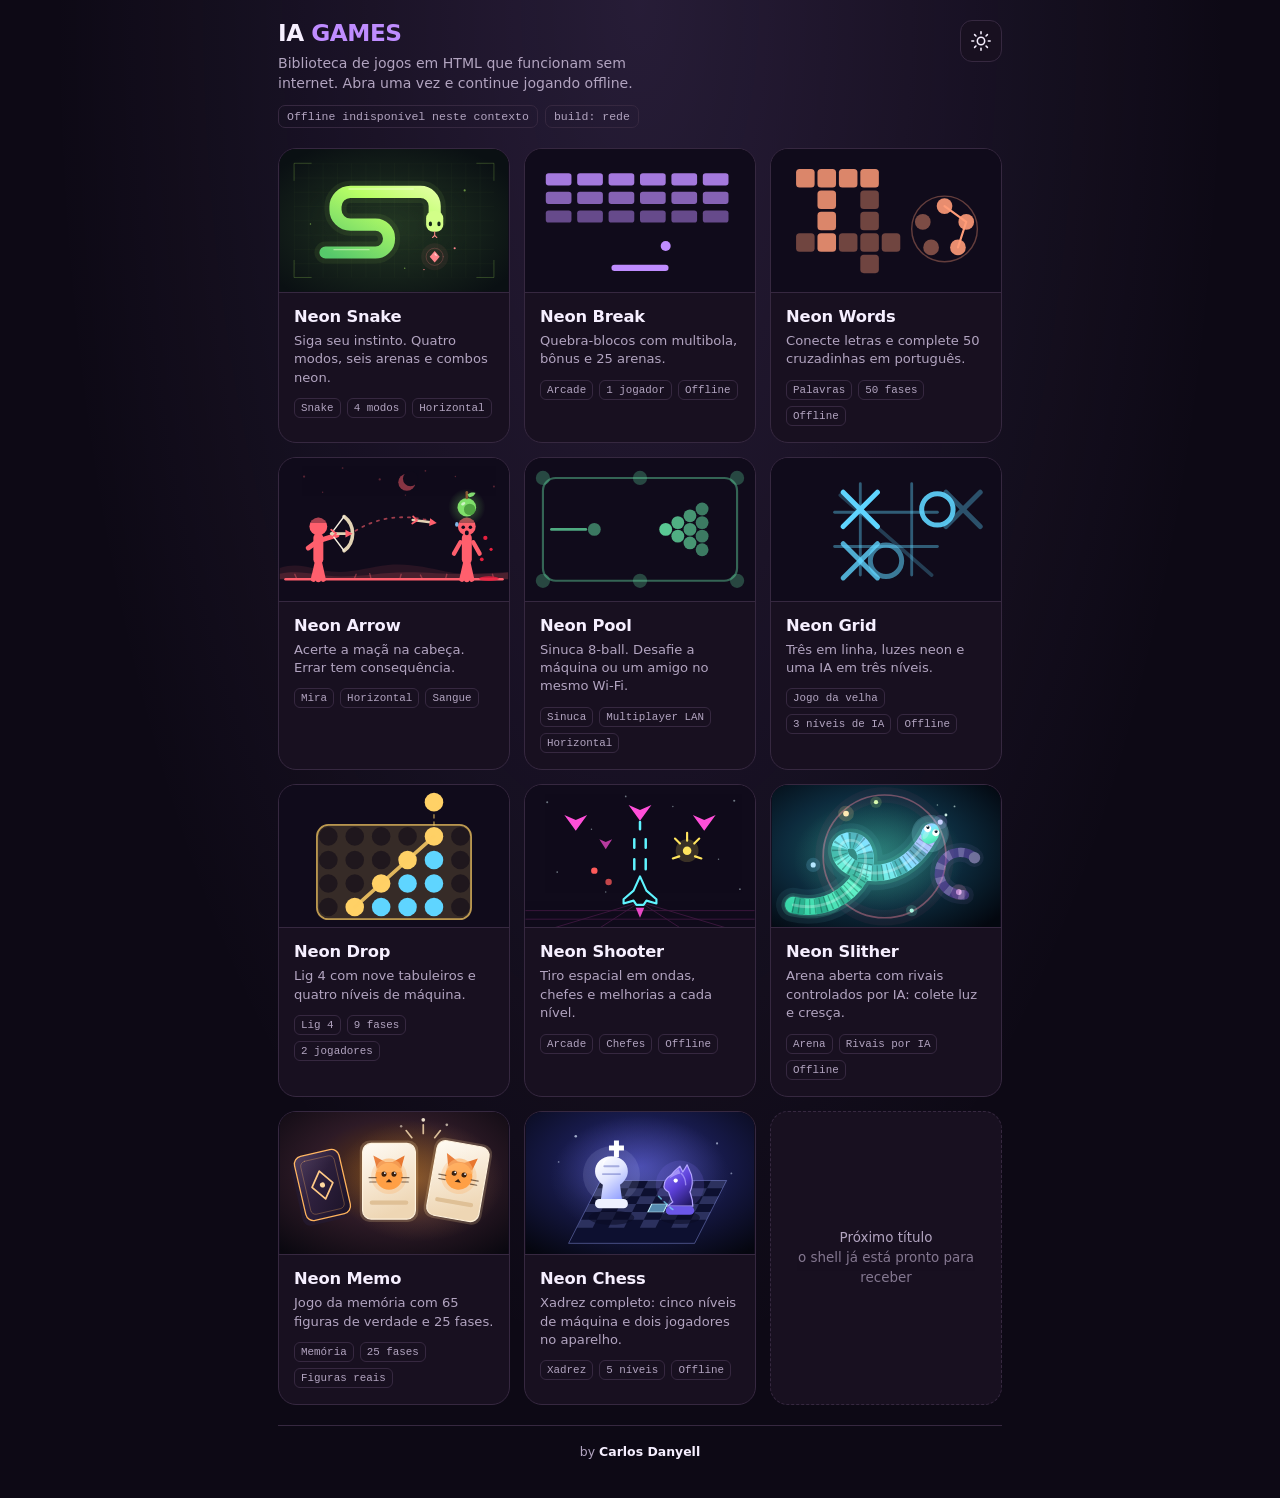
==== commit 4377808c: "feat(menu): mais presença nas capas do Slither, Memo e Chess Passada de impacto sobre a versão anter" ====
--- a/index.html
+++ b/index.html
@@ -294,148 +294,204 @@
     </svg>`,
     slither: `<svg viewBox="0 0 320 200" aria-hidden="true">
       <defs>
-        <radialGradient id="slAura" cx="46%" cy="52%" r="68%">
-          <stop stop-color="#13414a"/><stop offset="1" stop-color="#050d16"/>
+        <radialGradient id="slAura" cx="44%" cy="46%" r="72%">
+          <stop stop-color="#1b5f63"/><stop offset=".55" stop-color="#0c2a3c"/><stop offset="1" stop-color="#03070f"/>
         </radialGradient>
         <linearGradient id="slBody" x1="0" y1="1" x2="1" y2="0">
-          <stop stop-color="#2cbaa0"/><stop offset=".55" stop-color="#65f3cb"/><stop offset="1" stop-color="#b9ffe9"/>
-        </linearGradient>
+          <stop stop-color="#38d6a8"/><stop offset=".38" stop-color="#65f3cb"/>
+          <stop offset=".68" stop-color="#7ee6ff"/><stop offset="1" stop-color="#c9a6ff"/>
+        </linearGradient>
+        <linearGradient id="slShine" x1="0" y1="0" x2="0" y2="1">
+          <stop stop-color="#ffffff" stop-opacity=".75"/><stop offset="1" stop-color="#ffffff" stop-opacity="0"/>
+        </linearGradient>
+        <radialGradient id="slSpot" cx="50%" cy="50%" r="50%">
+          <stop stop-color="#65f3cb" stop-opacity=".5"/><stop offset="1" stop-color="#65f3cb" stop-opacity="0"/>
+        </radialGradient>
       </defs>
       <rect width="320" height="200" fill="url(#slAura)"/>
-      <!-- borda da arena, ao fundo -->
-      <circle cx="160" cy="100" r="84" fill="none" stroke="#fa6c88" stroke-width="24" opacity=".06"/>
-      <circle cx="160" cy="100" r="84" fill="none" stroke="#fa6c88" stroke-width="2.5" opacity=".4"/>
-      <!-- luz espalhada pelo chão, com halo -->
+      <!-- foco de luz atrás do assunto -->
+      <ellipse cx="150" cy="104" rx="120" ry="84" fill="url(#slSpot)" opacity=".5"/>
+      <!-- borda da arena -->
+      <circle cx="158" cy="100" r="86" fill="none" stroke="#fa6c88" stroke-width="22" opacity=".05"/>
+      <circle cx="158" cy="100" r="86" fill="none" stroke="#ff8aa3" stroke-width="2.4" opacity=".4"/>
+      <!-- luz espalhada, com halo -->
       <g>
-        <circle cx="112" cy="48" r="9" fill="#ffd887" opacity=".16"/><circle cx="112" cy="48" r="3.6" fill="#ffd887"/>
-        <circle cx="228" cy="62" r="8" fill="#c4a0ff" opacity=".16"/><circle cx="228" cy="62" r="3.2" fill="#c4a0ff"/>
-        <circle cx="72" cy="128" r="8" fill="#7dcfff" opacity=".16"/><circle cx="72" cy="128" r="3.2" fill="#7dcfff"/>
-        <circle cx="246" cy="146" r="9" fill="#ff99bf" opacity=".16"/><circle cx="246" cy="146" r="3.6" fill="#ff99bf"/>
-        <circle cx="150" cy="30" r="7" fill="#b8ef81" opacity=".16"/><circle cx="150" cy="30" r="2.8" fill="#b8ef81"/>
-      </g>
-      <!-- rival ao fundo, aceso -->
-      <g opacity=".55">
-        <path id="slRival" d="M266 150C238 150 224 126 234 106C243 88 268 86 280 98" fill="none"/>
-        <use href="#slRival" stroke="#c4a0ff" stroke-width="24" stroke-linecap="round" opacity=".14"/>
-        <use href="#slRival" stroke="#7a52c8" stroke-width="12" stroke-linecap="round"/>
-        <use href="#slRival" stroke="#c4a0ff" stroke-width="12" stroke-linecap="butt" stroke-dasharray="8 10"/>
-        <circle cx="280" cy="98" r="7.5" fill="#c9a8ff"/>
-      </g>
-      <!-- jogador: halo, corpo, faixas, escamas e reflexo dorsal -->
+        <circle cx="104" cy="40" r="11" fill="#ffd887" opacity=".18"/><circle cx="104" cy="40" r="4" fill="#ffe9b4"/>
+        <circle cx="236" cy="52" r="10" fill="#c4a0ff" opacity=".18"/><circle cx="236" cy="52" r="3.6" fill="#ddc6ff"/>
+        <circle cx="58" cy="112" r="10" fill="#7dcfff" opacity=".18"/><circle cx="58" cy="112" r="3.6" fill="#b6e6ff"/>
+        <circle cx="262" cy="150" r="11" fill="#ff99bf" opacity=".18"/><circle cx="262" cy="150" r="4" fill="#ffc2d8"/>
+        <circle cx="146" cy="24" r="8" fill="#b8ef81" opacity=".18"/><circle cx="146" cy="24" r="3" fill="#d6f8ae"/>
+        <circle cx="196" cy="176" r="8" fill="#78efd0" opacity=".18"/><circle cx="196" cy="176" r="3" fill="#a9f7e2"/>
+      </g>
+      <!-- rival ao fundo -->
+      <g opacity=".5">
+        <path id="slRival" d="M270 154C242 154 228 130 238 110C247 92 272 90 284 102" fill="none"/>
+        <use href="#slRival" stroke="#c4a0ff" stroke-width="26" stroke-linecap="round" opacity=".14"/>
+        <use href="#slRival" stroke="#7a52c8" stroke-width="13" stroke-linecap="round"/>
+        <use href="#slRival" stroke="#c4a0ff" stroke-width="13" stroke-linecap="butt" stroke-dasharray="8 11"/>
+        <circle cx="284" cy="102" r="8" fill="#d4bcff"/>
+      </g>
+      <!-- rastro de aceleração atrás da cauda -->
+      <path d="M30 168C50 173 68 172 84 166" fill="none" stroke="#65f3cb" stroke-width="26"
+        stroke-linecap="round" opacity=".16"/>
+      <!-- jogador: halo, corpo, faixas, escamas, reflexo -->
       <g>
         <path id="slBody2" d="M30 168C72 178 108 156 124 128C140 100 128 74 106 78C88 82 92 108 118 118C160 134 200 112 222 68" fill="none"/>
-        <use href="#slBody2" stroke="#65f3cb" stroke-width="44" stroke-linecap="round" stroke-linejoin="round" opacity=".07"/>
-        <use href="#slBody2" stroke="#65f3cb" stroke-width="31" stroke-linecap="round" stroke-linejoin="round" opacity=".13"/>
-        <use href="#slBody2" stroke="url(#slBody)" stroke-width="22" stroke-linecap="round" stroke-linejoin="round"/>
-        <use href="#slBody2" stroke="#1d9c86" stroke-width="22" stroke-linecap="butt" stroke-dasharray="14 16" opacity=".5"/>
-        <use href="#slBody2" stroke="#06231f" stroke-width="20" stroke-linecap="butt" stroke-dasharray="1.6 5.6" opacity=".26"/>
-        <use href="#slBody2" stroke="#e8fff8" stroke-width="3.2" stroke-linecap="round" opacity=".28"/>
-      </g>
-      <!-- cabeça, encaixada na ponta do corpo e no rumo dela -->
+        <use href="#slBody2" stroke="#7ee6ff" stroke-width="48" stroke-linecap="round" stroke-linejoin="round" opacity=".07"/>
+        <use href="#slBody2" stroke="#65f3cb" stroke-width="33" stroke-linecap="round" stroke-linejoin="round" opacity=".15"/>
+        <use href="#slBody2" stroke="url(#slBody)" stroke-width="23" stroke-linecap="round" stroke-linejoin="round"/>
+        <use href="#slBody2" stroke="#0d7a68" stroke-width="23" stroke-linecap="butt" stroke-dasharray="15 17" opacity=".42"/>
+        <use href="#slBody2" stroke="#04201d" stroke-width="21" stroke-linecap="butt" stroke-dasharray="1.7 5.8" opacity=".3"/>
+        <use href="#slBody2" stroke="#eafffb" stroke-width="4" stroke-linecap="round" opacity=".28"/>
+      </g>
+      <!-- cabeça -->
       <g transform="translate(222 68) rotate(-63.4)">
-        <circle r="21" fill="#65f3cb" opacity=".15"/>
-        <ellipse rx="14.5" ry="12" fill="url(#slBody)"/>
-        <circle cx="4.5" cy="-6.2" r="4.6" fill="#fbfffe"/><circle cx="6.2" cy="-6.6" r="2.1" fill="#12262c"/>
-        <circle cx="4.5" cy="6.2" r="4.6" fill="#fbfffe"/><circle cx="6.2" cy="5.8" r="2.1" fill="#12262c"/>
+        <circle r="26" fill="#9df3ff" opacity=".2"/>
+        <ellipse rx="15" ry="12.4" fill="url(#slBody)"/>
+        <ellipse cx="-3" cy="-5" rx="8" ry="3.6" fill="#ffffff" opacity=".22"/>
+        <circle cx="4.5" cy="-6.4" r="4.8" fill="#ffffff"/><circle cx="6.4" cy="-6.8" r="2.2" fill="#0d2430"/>
+        <circle cx="4.5" cy="6.4" r="4.8" fill="#ffffff"/><circle cx="6.4" cy="6" r="2.2" fill="#0d2430"/>
+        <circle cx="7.4" cy="-7.6" r=".9" fill="#ffffff"/><circle cx="7.4" cy="5.2" r=".9" fill="#ffffff"/>
+      </g>
+      <!-- faíscas -->
+      <g fill="#dffff6">
+        <circle cx="244" cy="42" r="2" opacity=".9"/><circle cx="256" cy="30" r="1.3" opacity=".6"/>
+        <circle cx="232" cy="28" r="1.1" opacity=".5"/>
       </g>
     </svg>`,
     memo: `<svg viewBox="0 0 320 200" aria-hidden="true">
       <defs>
-        <radialGradient id="mmAura" cx="50%" cy="46%" r="70%">
-          <stop stop-color="#4a2f14"/><stop offset="1" stop-color="#0b0a12"/>
+        <radialGradient id="mmAura" cx="50%" cy="42%" r="74%">
+          <stop stop-color="#6b3d14"/><stop offset=".5" stop-color="#2d1a26"/><stop offset="1" stop-color="#0a0810"/>
         </radialGradient>
-        <linearGradient id="mmFace" x1="0" y1="0" x2="0" y2="1">
-          <stop stop-color="#fff6e8"/><stop offset="1" stop-color="#f0d7b4"/>
+        <linearGradient id="mmFace" x1="0" y1="0" x2=".3" y2="1">
+          <stop stop-color="#fffaf2"/><stop offset="1" stop-color="#eed6b4"/>
         </linearGradient>
         <linearGradient id="mmBack" x1="0" y1="0" x2="1" y2="1">
-          <stop stop-color="#33243c"/><stop offset="1" stop-color="#1a1426"/>
+          <stop stop-color="#3d2a4e"/><stop offset="1" stop-color="#1a1226"/>
+        </linearGradient>
+        <radialGradient id="mmSpot" cx="50%" cy="50%" r="50%">
+          <stop stop-color="#ffb35c" stop-opacity=".55"/><stop offset="1" stop-color="#ffb35c" stop-opacity="0"/>
+        </radialGradient>
+        <linearGradient id="mmGloss" x1="0" y1="0" x2=".6" y2="1">
+          <stop stop-color="#ffffff" stop-opacity=".55"/><stop offset=".5" stop-color="#ffffff" stop-opacity="0"/>
         </linearGradient>
       </defs>
       <rect width="320" height="200" fill="url(#mmAura)"/>
-      <!-- carta virada para baixo, com verso neon -->
-      <g transform="rotate(-11 74 108)">
-        <rect x="40" y="56" width="70" height="98" rx="11" fill="url(#mmBack)" stroke="#ffb35c" stroke-width="2" opacity=".95"/>
-        <rect x="50" y="66" width="50" height="78" rx="7" fill="none" stroke="#ffb35c" stroke-width="1.2" opacity=".45"/>
-        <path d="M75 86l16 19-16 19-16-19z" fill="none" stroke="#ffb35c" stroke-width="2.4" opacity=".8"/>
-        <circle cx="75" cy="105" r="3.4" fill="#ffb35c"/>
-      </g>
-      <!-- par encontrado: duas cartas iguais, acesas -->
+      <ellipse cx="196" cy="96" rx="118" ry="86" fill="url(#mmSpot)" opacity=".5"/>
+      <!-- pilha de cartas de costas -->
+      <g transform="rotate(-13 62 112)">
+        <rect x="24" y="62" width="64" height="92" rx="11" fill="#241a33" opacity=".7"/>
+        <rect x="30" y="56" width="64" height="92" rx="11" fill="url(#mmBack)" stroke="#ffb35c" stroke-width="1.8"/>
+        <rect x="38" y="64" width="48" height="76" rx="7" fill="none" stroke="#ffb35c" stroke-width="1" opacity=".4"/>
+        <path d="M62 82l15 20-15 20-15-20z" fill="none" stroke="#ffc985" stroke-width="2.4"/>
+        <circle cx="62" cy="102" r="3.6" fill="#ffd9a0"/>
+        <rect x="30" y="56" width="64" height="92" rx="11" fill="url(#mmGloss)" opacity=".18"/>
+      </g>
+      <!-- par encontrado, aceso -->
       <g>
-        <rect x="120" y="44" width="76" height="106" rx="12" fill="#ffb35c" opacity=".14"/>
-        <rect x="124" y="48" width="68" height="98" rx="11" fill="url(#mmFace)" stroke="#ffd9a0" stroke-width="1.5"/>
-        <g transform="translate(158 92) scale(1.05)">
-          <circle r="21" fill="#ffb35c" opacity=".18"/>
-          <path d="M-16-10l-4-16 15 8h10l15-8-4 16" fill="#f08a3c"/>
-          <circle r="18" fill="#ffa552"/>
-          <circle cx="-7" cy="-3" r="3.4" fill="#2a1a10"/><circle cx="7" cy="-3" r="3.4" fill="#2a1a10"/>
-          <path d="M0 4l-4 4h8z" fill="#2a1a10"/>
-          <path d="M-17 3h-9M-17 8h-8M17 3h9M17 8h8" stroke="#2a1a10" stroke-width="1.6" stroke-linecap="round" opacity=".7"/>
+        <rect x="112" y="40" width="82" height="114" rx="14" fill="#ffd9a0" opacity=".2"/>
+        <rect x="116" y="44" width="74" height="106" rx="12" fill="url(#mmFace)"/>
+        <rect x="116" y="44" width="74" height="106" rx="12" fill="none" stroke="#fff2dc" stroke-width="1.6"/>
+        <g transform="translate(153 90)">
+          <circle r="25" fill="#ff9f45" opacity=".22"/>
+          <path d="M-17-11l-5-18 17 9h10l17-9-5 18" fill="#e8762e"/>
+          <circle r="19" fill="#ff9f45"/>
+          <path d="M-19-6a19 19 0 0 1 38 0z" fill="#ffb96e" opacity=".55"/>
+          <circle cx="-7" cy="-3" r="3.6" fill="#3a2110"/><circle cx="7" cy="-3" r="3.6" fill="#3a2110"/>
+          <circle cx="-5.8" cy="-4.4" r="1.3" fill="#fff"/><circle cx="8.2" cy="-4.4" r="1.3" fill="#fff"/>
+          <path d="M0 4l-4.5 4.5h9z" fill="#3a2110"/>
+          <path d="M-18 2h-10M-18 8h-9M18 2h10M18 8h9" stroke="#3a2110" stroke-width="1.6" stroke-linecap="round" opacity=".65"/>
         </g>
-        <rect x="128" y="126" width="60" height="6" rx="3" fill="#e0c39a"/>
-      </g>
-      <g transform="rotate(9 246 104)">
-        <rect x="208" y="44" width="76" height="106" rx="12" fill="#ffb35c" opacity=".14"/>
-        <rect x="212" y="48" width="68" height="98" rx="11" fill="url(#mmFace)" stroke="#ffd9a0" stroke-width="1.5"/>
-        <g transform="translate(246 92) scale(1.05)">
-          <circle r="21" fill="#ffb35c" opacity=".18"/>
-          <path d="M-16-10l-4-16 15 8h10l15-8-4 16" fill="#f08a3c"/>
-          <circle r="18" fill="#ffa552"/>
-          <circle cx="-7" cy="-3" r="3.4" fill="#2a1a10"/><circle cx="7" cy="-3" r="3.4" fill="#2a1a10"/>
-          <path d="M0 4l-4 4h8z" fill="#2a1a10"/>
-          <path d="M-17 3h-9M-17 8h-8M17 3h9M17 8h8" stroke="#2a1a10" stroke-width="1.6" stroke-linecap="round" opacity=".7"/>
+        <rect x="126" y="124" width="54" height="6" rx="3" fill="#dfc096"/>
+        <rect x="116" y="44" width="74" height="106" rx="12" fill="url(#mmGloss)" opacity=".3"/>
+      </g>
+      <g transform="rotate(10 250 100)">
+        <rect x="208" y="40" width="82" height="114" rx="14" fill="#ffd9a0" opacity=".2"/>
+        <rect x="212" y="44" width="74" height="106" rx="12" fill="url(#mmFace)"/>
+        <rect x="212" y="44" width="74" height="106" rx="12" fill="none" stroke="#fff2dc" stroke-width="1.6"/>
+        <g transform="translate(249 90)">
+          <circle r="25" fill="#ff9f45" opacity=".22"/>
+          <path d="M-17-11l-5-18 17 9h10l17-9-5 18" fill="#e8762e"/>
+          <circle r="19" fill="#ff9f45"/>
+          <path d="M-19-6a19 19 0 0 1 38 0z" fill="#ffb96e" opacity=".55"/>
+          <circle cx="-7" cy="-3" r="3.6" fill="#3a2110"/><circle cx="7" cy="-3" r="3.6" fill="#3a2110"/>
+          <circle cx="-5.8" cy="-4.4" r="1.3" fill="#fff"/><circle cx="8.2" cy="-4.4" r="1.3" fill="#fff"/>
+          <path d="M0 4l-4.5 4.5h9z" fill="#3a2110"/>
+          <path d="M-18 2h-10M-18 8h-9M18 2h10M18 8h9" stroke="#3a2110" stroke-width="1.6" stroke-linecap="round" opacity=".65"/>
         </g>
-        <rect x="216" y="126" width="60" height="6" rx="3" fill="#e0c39a"/>
-      </g>
-      <!-- faísca do par -->
-      <g fill="#ffd9a0">
-        <circle cx="203" cy="36" r="2.6"/><circle cx="215" cy="24" r="1.8" opacity=".7"/>
-        <circle cx="192" cy="24" r="1.6" opacity=".6"/><circle cx="207" cy="164" r="2.2" opacity=".55"/>
+        <rect x="222" y="124" width="54" height="6" rx="3" fill="#dfc096"/>
+        <rect x="212" y="44" width="74" height="106" rx="12" fill="url(#mmGloss)" opacity=".3"/>
+      </g>
+      <!-- estouro do par -->
+      <g stroke="#ffe3b4" stroke-linecap="round" fill="none">
+        <path d="M201 30v-12M185 36l-8-10M217 36l8-10" stroke-width="2.4" opacity=".8"/>
+      </g>
+      <g fill="#fff3dc">
+        <circle cx="201" cy="11" r="2.6" opacity=".9"/><circle cx="170" cy="20" r="1.7" opacity=".55"/>
+        <circle cx="234" cy="18" r="1.9" opacity=".65"/>
       </g>
     </svg>`,
     chess: `<svg viewBox="0 0 320 200" aria-hidden="true">
       <defs>
-        <radialGradient id="chAura" cx="50%" cy="44%" r="72%">
-          <stop stop-color="#23265e"/><stop offset="1" stop-color="#07080f"/>
+        <radialGradient id="chAura" cx="50%" cy="38%" r="76%">
+          <stop stop-color="#3a3aa0"/><stop offset=".48" stop-color="#171a4a"/><stop offset="1" stop-color="#05060f"/>
         </radialGradient>
-        <linearGradient id="chLight" x1="0" y1="0" x2="0" y2="1">
-          <stop stop-color="#e9ecff"/><stop offset="1" stop-color="#9aa8ff"/>
-        </linearGradient>
-        <linearGradient id="chDark" x1="0" y1="0" x2="0" y2="1">
-          <stop stop-color="#5b4bd6"/><stop offset="1" stop-color="#2a2270"/>
-        </linearGradient>
+        <linearGradient id="chLight" x1=".2" y1="0" x2=".8" y2="1">
+          <stop stop-color="#ffffff"/><stop offset=".45" stop-color="#dfe4ff"/><stop offset="1" stop-color="#8f9dff"/>
+        </linearGradient>
+        <linearGradient id="chDark" x1=".2" y1="0" x2=".8" y2="1">
+          <stop stop-color="#8b78ff"/><stop offset=".5" stop-color="#5b3fd6"/><stop offset="1" stop-color="#241a66"/>
+        </linearGradient>
+        <radialGradient id="chSpot" cx="50%" cy="50%" r="50%">
+          <stop stop-color="#9aa8ff" stop-opacity=".5"/><stop offset="1" stop-color="#9aa8ff" stop-opacity="0"/>
+        </radialGradient>
       </defs>
       <rect width="320" height="200" fill="url(#chAura)"/>
-      <!-- tabuleiro em fuga, com as casas claras acesas -->
-      <g transform="translate(160 132) skewX(-26) scale(1 .52) translate(-160 -132)">
-        <rect x="88" y="60" width="176" height="176" fill="#10122c"/>
-        <g fill="#9aa8ff" opacity=".2">
-          <rect x="110" y="60" width="22" height="22"/><rect x="154" y="60" width="22" height="22"/><rect x="198" y="60" width="22" height="22"/><rect x="242" y="60" width="22" height="22"/>
-          <rect x="88" y="82" width="22" height="22"/><rect x="132" y="82" width="22" height="22"/><rect x="176" y="82" width="22" height="22"/><rect x="220" y="82" width="22" height="22"/>
-          <rect x="110" y="104" width="22" height="22"/><rect x="154" y="104" width="22" height="22"/><rect x="198" y="104" width="22" height="22"/><rect x="242" y="104" width="22" height="22"/>
-          <rect x="88" y="126" width="22" height="22"/><rect x="132" y="126" width="22" height="22"/><rect x="176" y="126" width="22" height="22"/><rect x="220" y="126" width="22" height="22"/>
-          <rect x="110" y="148" width="22" height="22"/><rect x="154" y="148" width="22" height="22"/><rect x="198" y="148" width="22" height="22"/><rect x="242" y="148" width="22" height="22"/>
-          <rect x="88" y="170" width="22" height="22"/><rect x="132" y="170" width="22" height="22"/><rect x="176" y="170" width="22" height="22"/><rect x="220" y="170" width="22" height="22"/>
+      <ellipse cx="160" cy="92" rx="126" ry="86" fill="url(#chSpot)" opacity=".45"/>
+      <!-- tabuleiro em fuga -->
+      <g transform="translate(160 134) skewX(-27) scale(1 .5) translate(-160 -134)">
+        <rect x="86" y="58" width="176" height="176" fill="#0d1030"/>
+        <g fill="#9aa8ff" opacity=".22">
+          <rect x="108" y="58" width="22" height="22"/><rect x="152" y="58" width="22" height="22"/><rect x="196" y="58" width="22" height="22"/><rect x="240" y="58" width="22" height="22"/>
+          <rect x="86" y="80" width="22" height="22"/><rect x="130" y="80" width="22" height="22"/><rect x="174" y="80" width="22" height="22"/><rect x="218" y="80" width="22" height="22"/>
+          <rect x="108" y="102" width="22" height="22"/><rect x="152" y="102" width="22" height="22"/><rect x="196" y="102" width="22" height="22"/><rect x="240" y="102" width="22" height="22"/>
+          <rect x="86" y="124" width="22" height="22"/><rect x="130" y="124" width="22" height="22"/><rect x="174" y="124" width="22" height="22"/><rect x="218" y="124" width="22" height="22"/>
+          <rect x="108" y="146" width="22" height="22"/><rect x="152" y="146" width="22" height="22"/><rect x="196" y="146" width="22" height="22"/><rect x="240" y="146" width="22" height="22"/>
+          <rect x="86" y="168" width="22" height="22"/><rect x="130" y="168" width="22" height="22"/><rect x="174" y="168" width="22" height="22"/><rect x="218" y="168" width="22" height="22"/>
         </g>
-        <rect x="88" y="60" width="176" height="176" fill="none" stroke="#9aa8ff" stroke-width="1.4" opacity=".55"/>
-      </g>
-      <!-- rei, em primeiro plano -->
-      <g transform="translate(124 98)">
-        <ellipse cy="50" rx="30" ry="9" fill="#9aa8ff" opacity=".18"/>
-        <circle cy="-6" r="34" fill="#9aa8ff" opacity=".1"/>
-        <path d="M-3.5-49h7v-7h7v7h7v7h-7v9h-7v-9h-7z" fill="#e9ecff"/>
+        <!-- casa de destino, acesa -->
+        <rect x="174" y="124" width="22" height="22" fill="#7ee6ff" opacity=".5"/>
+        <rect x="174" y="124" width="22" height="22" fill="none" stroke="#c9f3ff" stroke-width="1.6"/>
+        <rect x="86" y="58" width="176" height="176" fill="none" stroke="#9aa8ff" stroke-width="1.4" opacity=".5"/>
+      </g>
+      <!-- rei -->
+      <g transform="translate(120 96)">
+        <ellipse cy="52" rx="32" ry="10" fill="#0a0c24" opacity=".55"/>
+        <circle cy="-8" r="40" fill="#cdd6ff" opacity=".12"/>
+        <path d="M-3.5-49h7v-7h7v7h7v7h-7v9h-7v-9h-7z" fill="#ffffff"/>
         <path d="M0-34c14 0 23 10 23 21 0 9-6 15-11 19l3 22h-30l3-22c-5-4-11-10-11-19 0-11 9-21 23-21z" fill="url(#chLight)"/>
-        <rect x="-23" y="26" width="46" height="13" rx="6" fill="#e9ecff"/>
-        <path d="M-10-20h20M-12-9h24" stroke="#4a4fa8" stroke-width="2.6" stroke-linecap="round" opacity=".5"/>
+        <path d="M-12-26c4-5 9-7 12-7-8 3-12 9-13 16z" fill="#ffffff" opacity=".8"/>
+        <rect x="-23" y="26" width="46" height="13" rx="6" fill="#eef1ff"/>
+        <path d="M-10-20h20M-12-9h24" stroke="#5560b8" stroke-width="2.6" stroke-linecap="round" opacity=".45"/>
       </g>
       <!-- cavalo adversário -->
-      <g transform="translate(214 106)">
-        <ellipse cy="40" rx="26" ry="8" fill="#5b4bd6" opacity=".22"/>
-        <circle cy="-4" r="30" fill="#5b4bd6" opacity=".12"/>
+      <g transform="translate(216 108)">
+        <ellipse cy="40" rx="28" ry="9" fill="#0a0c24" opacity=".55"/>
+        <circle cy="-6" r="34" fill="#8b78ff" opacity=".16"/>
         <path d="M-22-6c-2 4 2 8 6 10 2 6 4 12 6 14l-8 6h36c0-10-2-14-4-20 4-8 4-16 2-24l-6-14-6 10-4-8c-4 4-8 6-12 12-6 4-10 8-10 14z"
-          fill="url(#chDark)" stroke="#8f7dff" stroke-width="1.6" stroke-linejoin="round"/>
-        <circle cx="-6" cy="-12" r="2.8" fill="#dfe3ff"/>
-        <path d="M2-22c4 4 6 10 6 16" fill="none" stroke="#8f7dff" stroke-width="2" stroke-linecap="round" opacity=".7"/>
-        <rect x="-20" y="24" width="40" height="12" rx="6" fill="#5b4bd6"/>
+          fill="url(#chDark)" stroke="#b3a4ff" stroke-width="1.7" stroke-linejoin="round"/>
+        <path d="M-2-28c-6 4-10 8-13 13 5-3 10-6 16-7z" fill="#c3b6ff" opacity=".6"/>
+        <circle cx="-6" cy="-12" r="3" fill="#ffffff"/>
+        <path d="M2-22c4 4 6 10 6 16" fill="none" stroke="#b3a4ff" stroke-width="2" stroke-linecap="round" opacity=".7"/>
+        <rect x="-20" y="24" width="40" height="12" rx="6" fill="#6b57e8"/>
+      </g>
+      <!-- lance sugerido -->
+      <path d="M186 118C196 128 202 134 208 138" fill="none" stroke="#7ee6ff" stroke-width="2.2"
+        stroke-linecap="round" stroke-dasharray="5 6" opacity=".65"/>
+      <g fill="#dceaff">
+        <circle cx="70" cy="34" r="1.8" opacity=".7"/><circle cx="268" cy="44" r="1.5" opacity=".6"/>
+        <circle cx="46" cy="70" r="1.2" opacity=".45"/><circle cx="288" cy="86" r="1.3" opacity=".5"/>
       </g>
     </svg>`
   };
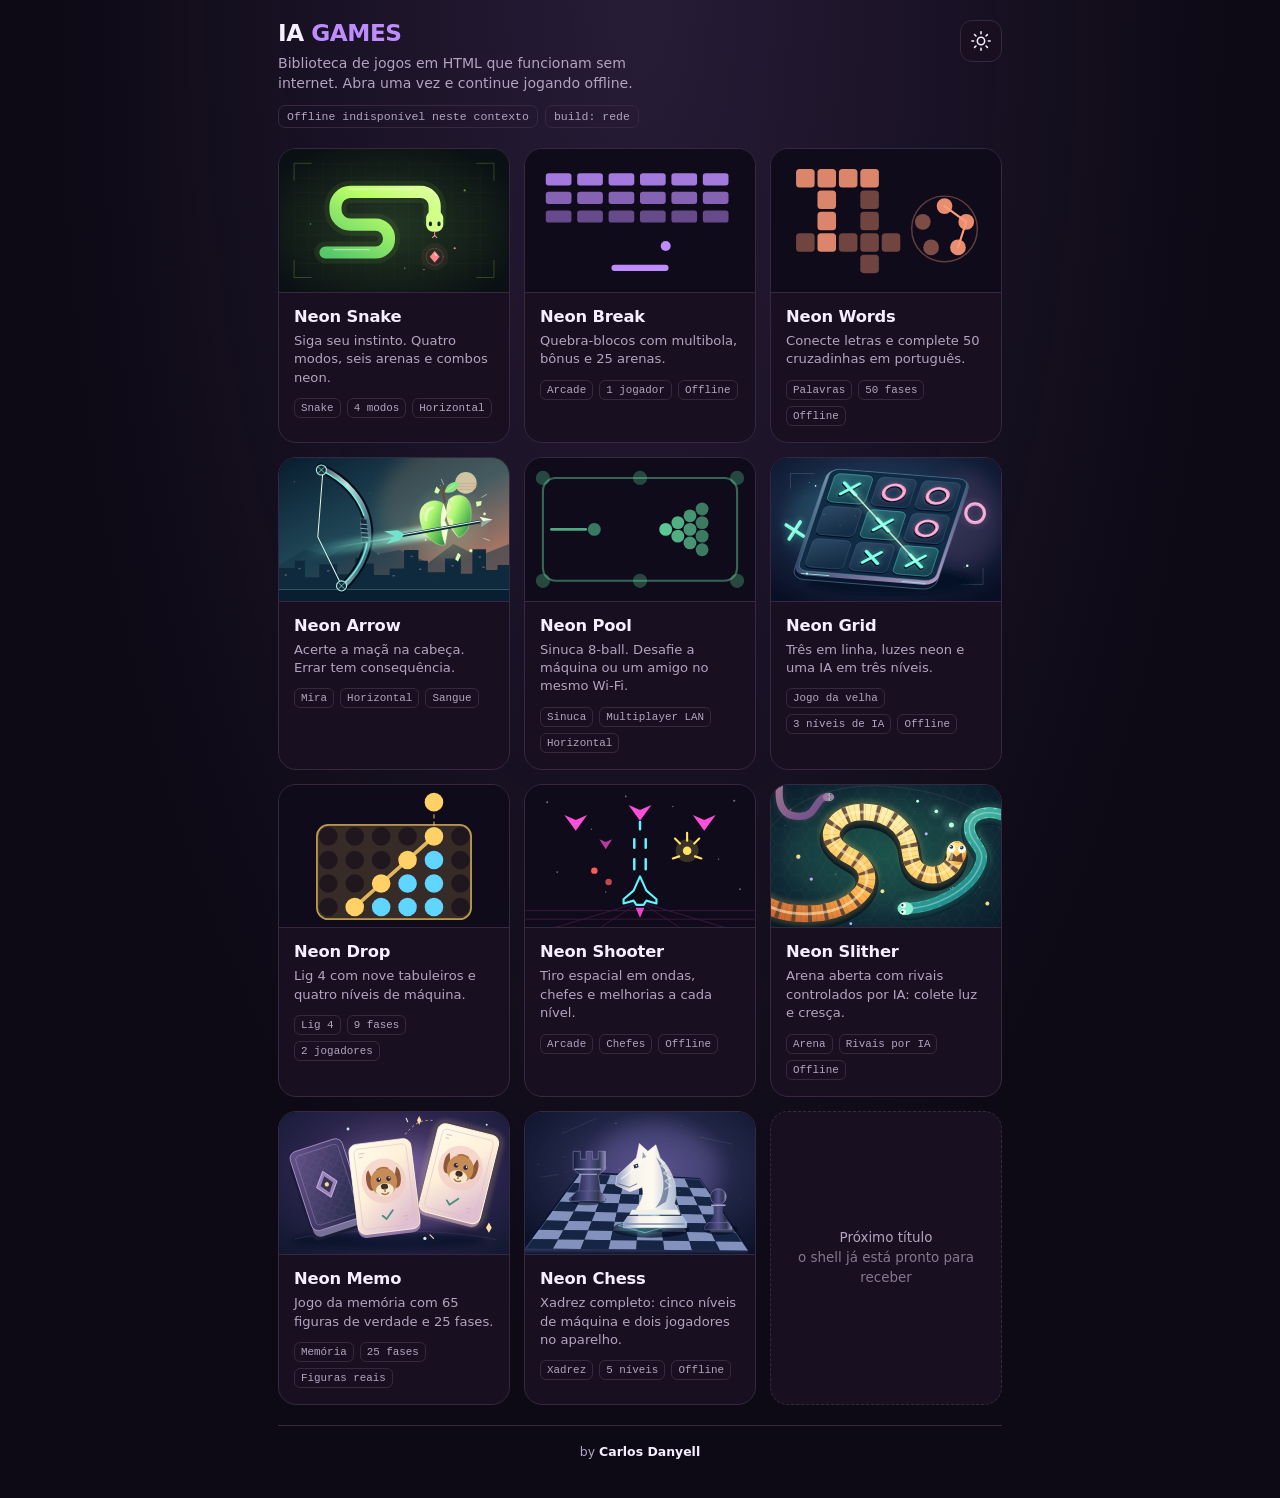
==== commit 1033acae: "art: novas capas de Arrow, Chess, Memo, Slither e Grid" ====
--- a/index.html
+++ b/index.html
@@ -31,6 +31,7 @@
   .card[aria-disabled="true"]{opacity:.55;pointer-events:none}
   .cover{aspect-ratio:16/10;background:var(--arena);border-bottom:1px solid var(--line);position:relative;overflow:hidden}
   .cover svg{width:100%;height:100%;stroke:none}
+  .cover img{display:block;width:100%;height:100%;object-fit:cover}
   .card-body{padding:14px 15px 16px}
   .card-body h2{margin:0;font-size:1.02rem;font-weight:750;letter-spacing:-.01em}
   .card-body p{margin:6px 0 0;font-size:.82rem;line-height:1.4;color:var(--muted)}
@@ -154,100 +155,8 @@
       <line x1="105" y1="171" x2="216" y2="72" stroke="currentColor" stroke-width="5"
         stroke-linecap="round" opacity=".85"/>
     </svg>`,
-    grid: `<svg viewBox="0 0 320 200" aria-hidden="true">
-      ${[[124,36],[196,36]].map(([x,y]) => `<line x1="${x}" y1="${y}" x2="${x}" y2="${164}"
-        stroke="currentColor" stroke-width="4" stroke-linecap="round" opacity=".4"/>`).join('')}
-      ${[[52,76],[52,124]].map(([y0,y]) => `<line x1="88" y1="${y}" x2="232" y2="${y}"
-        stroke="currentColor" stroke-width="4" stroke-linecap="round" opacity=".4"/>`).join('')}
-      <g stroke="currentColor" stroke-width="7" stroke-linecap="round" fill="none">
-        <path d="M100 48 148 96M148 48 100 96"/>
-        <path d="M244 48 292 96M292 48 244 96" opacity=".35"/>
-        <circle cx="232" cy="72" r="22" opacity=".9"/>
-        <circle cx="160" cy="144" r="22" opacity=".55"/>
-        <path d="M100 120 148 168" opacity=".8"/><path d="M148 120 100 168" opacity=".8"/>
-      </g>
-      <line x1="96" y1="52" x2="224" y2="164" stroke="currentColor" stroke-width="5"
-        stroke-linecap="round" opacity=".25"/>
-    </svg>`,
-    arrow: `<svg viewBox="0 0 320 200" aria-hidden="true">
-      <!-- céu -->
-      <g fill="currentColor" opacity=".3">
-        <circle cx="34" cy="26" r="1.6"/><circle cx="88" cy="14" r="1.2"/><circle cx="140" cy="30" r="1.6"/>
-        <circle cx="204" cy="18" r="1.2"/><circle cx="300" cy="40" r="1.4"/><circle cx="60" cy="48" r="1"/>
-        <circle cx="246" cy="26" r="1"/><circle cx="176" cy="52" r="1"/>
-      </g>
-      <g opacity=".5">
-        <circle cx="178" cy="34" r="12" fill="currentColor"/>
-        <circle cx="183" cy="29" r="10.5" fill="var(--arena,#100b1b)"/>
-      </g>
-      <!-- morros baixos, atrás das figuras -->
-      <path d="M0 170v-16c28-9 44 2 72 5s52-6 80-9 56 4 80 9 60 5 88 1v10z" fill="currentColor" opacity=".1"/>
-      <path d="M0 170v-8c34-6 52 4 86 4s56-6 92-6 66 4 92 2l50-2v10z" fill="currentColor" opacity=".16"/>
-      <!-- chão -->
-      <line x1="8" y1="170" x2="312" y2="170" stroke="currentColor" stroke-width="3.5" stroke-linecap="round"/>
-      <g stroke="currentColor" stroke-width="2" stroke-linecap="round" opacity=".4">
-        <path d="M24 170l-3-7M44 170l2-8M104 170l3-7M128 170l-2-8M168 170l2-7M200 170l-3-6M232 170l2-7M300 170l-2-7"/>
-      </g>
-
-      <!-- arqueiro -->
-      <g stroke-linecap="round" stroke-linejoin="round" fill="none" stroke="currentColor">
-        <path d="M54 170v-28" stroke-width="8"/>
-        <path d="M47 170l5-22M61 170l-5-22" stroke-width="7"/>
-        <path d="M54 142v-30" stroke-width="14"/>
-        <path d="M54 116l26-8" stroke-width="7"/>
-        <path d="M54 116l-14 10" stroke-width="7"/>
-      </g>
-      <circle cx="54" cy="96" r="12.5" fill="currentColor"/>
-      <path d="M43 91a11.5 11.5 0 0 1 22 0z" fill="var(--arena,#100b1b)" opacity=".35"/>
-      <!-- arco com flecha encaixada -->
-      <path d="M90 82a30 30 0 0 1 0 48" fill="none" stroke="#e2d3b4" stroke-width="5" stroke-linecap="round"/>
-      <path d="M90 82 72 106l18 24" fill="none" stroke="#f6efe0" stroke-width="2" stroke-linecap="round"/>
-      <path d="M72 106h30" stroke="#e2d3b4" stroke-width="4" stroke-linecap="round"/>
-      <path d="M102 106l-10-5.5v11z" fill="currentColor"/>
-      <path d="M72 100.5l7 5.5-7 5.5" fill="none" stroke="currentColor" stroke-width="2.5" stroke-linecap="round"/>
-
-      <!-- trajetória -->
-      <path d="M106 102c32-20 70-24 108-13" fill="none" stroke="currentColor" stroke-width="2.5"
-            stroke-linecap="round" stroke-dasharray="3 8" opacity=".6"/>
-      <!-- flecha em voo -->
-      <g transform="rotate(7 212 90)">
-        <path d="M186 90h28" stroke="#e2d3b4" stroke-width="3.5" stroke-linecap="round"/>
-        <path d="M220 90l-10-5.5v11z" fill="currentColor"/>
-        <path d="M186 85l6 5-6 5" fill="none" stroke="currentColor" stroke-width="2.5" stroke-linecap="round"/>
-      </g>
-
-      <!-- alvo -->
-      <g stroke-linecap="round" stroke-linejoin="round" fill="none" stroke="currentColor">
-        <path d="M262 170v-28" stroke-width="8"/>
-        <path d="M255 170l5-22M269 170l-5-22" stroke-width="7"/>
-        <path d="M262 142v-30" stroke-width="14"/>
-        <path d="M253 118l-9 16M271 118l9 16" stroke-width="6"/>
-      </g>
-      <circle cx="262" cy="96" r="12.5" fill="currentColor"/>
-      <path d="M251 91a11.5 11.5 0 0 1 22 0z" fill="var(--arena,#100b1b)" opacity=".35"/>
-      <g fill="var(--arena,#100b1b)">
-        <circle cx="257" cy="97" r="2.5"/><circle cx="267" cy="97" r="2.5"/>
-        <ellipse cx="262" cy="105" rx="2.8" ry="3.4"/>
-      </g>
-      <!-- gota de suor -->
-      <ellipse cx="248" cy="93" rx="2.4" ry="3.4" fill="#8ecbff" opacity=".9"/>
-      <!-- maçã, com o mesmo halo que ela tem no jogo -->
-      <defs><radialGradient id="arrowGlow">
-        <stop offset="0" stop-color="#7fe06a" stop-opacity=".4"/>
-        <stop offset="1" stop-color="#7fe06a" stop-opacity="0"/>
-      </radialGradient></defs>
-      <circle cx="262" cy="69" r="26" fill="url(#arrowGlow)"/>
-      <circle cx="262" cy="69" r="13" fill="#7fe06a"/>
-      <circle cx="266" cy="72" r="8" fill="#3f8f34" opacity=".75"/>
-      <ellipse cx="257" cy="64" rx="3.2" ry="2" fill="#ffffff" opacity=".6" transform="rotate(-30 257 64)"/>
-      <path d="M262 56v-8" stroke="#8a5a33" stroke-width="3.5" stroke-linecap="round"/>
-      <path d="M263 51c6-4 11-2 11-2s-2 6-9 6" fill="#8ef07a" opacity=".9"/>
-      <!-- respingos -->
-      <g fill="#e7213f">
-        <circle cx="288" cy="112" r="3"/><circle cx="296" cy="128" r="2.2"/><circle cx="283" cy="142" r="2.6"/>
-        <ellipse cx="293" cy="169" rx="14" ry="3.4" opacity=".85"/>
-      </g>
-    </svg>`,
+    grid: `<img src="./assets/covers/neon-grid.svg" width="640" height="400" alt="" loading="lazy" decoding="async">`,
+    arrow: `<img src="./assets/covers/neon-arrow.svg" width="640" height="400" alt="" loading="lazy" decoding="async">`,
     pool: `<svg viewBox="0 0 320 200" aria-hidden="true">
       <rect x="24" y="28" width="272" height="144" rx="18" fill="none" stroke="currentColor" stroke-width="3" opacity=".45"/>
       ${[[24,28],[160,28],[296,28],[24,172],[160,172],[296,172]]
@@ -292,208 +201,9 @@
         stroke="#5ff4ff" stroke-width="3" stroke-linejoin="round"/>
       <path d="M154 172l6 14 6-14z" fill="currentColor" opacity=".9"/>
     </svg>`,
-    slither: `<svg viewBox="0 0 320 200" aria-hidden="true">
-      <defs>
-        <radialGradient id="slAura" cx="44%" cy="46%" r="72%">
-          <stop stop-color="#1b5f63"/><stop offset=".55" stop-color="#0c2a3c"/><stop offset="1" stop-color="#03070f"/>
-        </radialGradient>
-        <linearGradient id="slBody" x1="0" y1="1" x2="1" y2="0">
-          <stop stop-color="#38d6a8"/><stop offset=".38" stop-color="#65f3cb"/>
-          <stop offset=".68" stop-color="#7ee6ff"/><stop offset="1" stop-color="#c9a6ff"/>
-        </linearGradient>
-        <linearGradient id="slShine" x1="0" y1="0" x2="0" y2="1">
-          <stop stop-color="#ffffff" stop-opacity=".75"/><stop offset="1" stop-color="#ffffff" stop-opacity="0"/>
-        </linearGradient>
-        <radialGradient id="slSpot" cx="50%" cy="50%" r="50%">
-          <stop stop-color="#65f3cb" stop-opacity=".5"/><stop offset="1" stop-color="#65f3cb" stop-opacity="0"/>
-        </radialGradient>
-      </defs>
-      <rect width="320" height="200" fill="url(#slAura)"/>
-      <!-- foco de luz atrás do assunto -->
-      <ellipse cx="150" cy="104" rx="120" ry="84" fill="url(#slSpot)" opacity=".5"/>
-      <!-- borda da arena -->
-      <circle cx="158" cy="100" r="86" fill="none" stroke="#fa6c88" stroke-width="22" opacity=".05"/>
-      <circle cx="158" cy="100" r="86" fill="none" stroke="#ff8aa3" stroke-width="2.4" opacity=".4"/>
-      <!-- luz espalhada, com halo -->
-      <g>
-        <circle cx="104" cy="40" r="11" fill="#ffd887" opacity=".18"/><circle cx="104" cy="40" r="4" fill="#ffe9b4"/>
-        <circle cx="236" cy="52" r="10" fill="#c4a0ff" opacity=".18"/><circle cx="236" cy="52" r="3.6" fill="#ddc6ff"/>
-        <circle cx="58" cy="112" r="10" fill="#7dcfff" opacity=".18"/><circle cx="58" cy="112" r="3.6" fill="#b6e6ff"/>
-        <circle cx="262" cy="150" r="11" fill="#ff99bf" opacity=".18"/><circle cx="262" cy="150" r="4" fill="#ffc2d8"/>
-        <circle cx="146" cy="24" r="8" fill="#b8ef81" opacity=".18"/><circle cx="146" cy="24" r="3" fill="#d6f8ae"/>
-        <circle cx="196" cy="176" r="8" fill="#78efd0" opacity=".18"/><circle cx="196" cy="176" r="3" fill="#a9f7e2"/>
-      </g>
-      <!-- rival ao fundo -->
-      <g opacity=".5">
-        <path id="slRival" d="M270 154C242 154 228 130 238 110C247 92 272 90 284 102" fill="none"/>
-        <use href="#slRival" stroke="#c4a0ff" stroke-width="26" stroke-linecap="round" opacity=".14"/>
-        <use href="#slRival" stroke="#7a52c8" stroke-width="13" stroke-linecap="round"/>
-        <use href="#slRival" stroke="#c4a0ff" stroke-width="13" stroke-linecap="butt" stroke-dasharray="8 11"/>
-        <circle cx="284" cy="102" r="8" fill="#d4bcff"/>
-      </g>
-      <!-- rastro de aceleração atrás da cauda -->
-      <path d="M30 168C50 173 68 172 84 166" fill="none" stroke="#65f3cb" stroke-width="26"
-        stroke-linecap="round" opacity=".16"/>
-      <!-- jogador: halo, corpo, faixas, escamas, reflexo -->
-      <g>
-        <path id="slBody2" d="M30 168C72 178 108 156 124 128C140 100 128 74 106 78C88 82 92 108 118 118C160 134 200 112 222 68" fill="none"/>
-        <use href="#slBody2" stroke="#7ee6ff" stroke-width="48" stroke-linecap="round" stroke-linejoin="round" opacity=".07"/>
-        <use href="#slBody2" stroke="#65f3cb" stroke-width="33" stroke-linecap="round" stroke-linejoin="round" opacity=".15"/>
-        <use href="#slBody2" stroke="url(#slBody)" stroke-width="23" stroke-linecap="round" stroke-linejoin="round"/>
-        <use href="#slBody2" stroke="#0d7a68" stroke-width="23" stroke-linecap="butt" stroke-dasharray="15 17" opacity=".42"/>
-        <use href="#slBody2" stroke="#04201d" stroke-width="21" stroke-linecap="butt" stroke-dasharray="1.7 5.8" opacity=".3"/>
-        <use href="#slBody2" stroke="#eafffb" stroke-width="4" stroke-linecap="round" opacity=".28"/>
-      </g>
-      <!-- cabeça -->
-      <g transform="translate(222 68) rotate(-63.4)">
-        <circle r="26" fill="#9df3ff" opacity=".2"/>
-        <ellipse rx="15" ry="12.4" fill="url(#slBody)"/>
-        <ellipse cx="-3" cy="-5" rx="8" ry="3.6" fill="#ffffff" opacity=".22"/>
-        <circle cx="4.5" cy="-6.4" r="4.8" fill="#ffffff"/><circle cx="6.4" cy="-6.8" r="2.2" fill="#0d2430"/>
-        <circle cx="4.5" cy="6.4" r="4.8" fill="#ffffff"/><circle cx="6.4" cy="6" r="2.2" fill="#0d2430"/>
-        <circle cx="7.4" cy="-7.6" r=".9" fill="#ffffff"/><circle cx="7.4" cy="5.2" r=".9" fill="#ffffff"/>
-      </g>
-      <!-- faíscas -->
-      <g fill="#dffff6">
-        <circle cx="244" cy="42" r="2" opacity=".9"/><circle cx="256" cy="30" r="1.3" opacity=".6"/>
-        <circle cx="232" cy="28" r="1.1" opacity=".5"/>
-      </g>
-    </svg>`,
-    memo: `<svg viewBox="0 0 320 200" aria-hidden="true">
-      <defs>
-        <radialGradient id="mmAura" cx="50%" cy="42%" r="74%">
-          <stop stop-color="#6b3d14"/><stop offset=".5" stop-color="#2d1a26"/><stop offset="1" stop-color="#0a0810"/>
-        </radialGradient>
-        <linearGradient id="mmFace" x1="0" y1="0" x2=".3" y2="1">
-          <stop stop-color="#fffaf2"/><stop offset="1" stop-color="#eed6b4"/>
-        </linearGradient>
-        <linearGradient id="mmBack" x1="0" y1="0" x2="1" y2="1">
-          <stop stop-color="#3d2a4e"/><stop offset="1" stop-color="#1a1226"/>
-        </linearGradient>
-        <radialGradient id="mmSpot" cx="50%" cy="50%" r="50%">
-          <stop stop-color="#ffb35c" stop-opacity=".55"/><stop offset="1" stop-color="#ffb35c" stop-opacity="0"/>
-        </radialGradient>
-        <linearGradient id="mmGloss" x1="0" y1="0" x2=".6" y2="1">
-          <stop stop-color="#ffffff" stop-opacity=".55"/><stop offset=".5" stop-color="#ffffff" stop-opacity="0"/>
-        </linearGradient>
-      </defs>
-      <rect width="320" height="200" fill="url(#mmAura)"/>
-      <ellipse cx="196" cy="96" rx="118" ry="86" fill="url(#mmSpot)" opacity=".5"/>
-      <!-- pilha de cartas de costas -->
-      <g transform="rotate(-13 62 112)">
-        <rect x="24" y="62" width="64" height="92" rx="11" fill="#241a33" opacity=".7"/>
-        <rect x="30" y="56" width="64" height="92" rx="11" fill="url(#mmBack)" stroke="#ffb35c" stroke-width="1.8"/>
-        <rect x="38" y="64" width="48" height="76" rx="7" fill="none" stroke="#ffb35c" stroke-width="1" opacity=".4"/>
-        <path d="M62 82l15 20-15 20-15-20z" fill="none" stroke="#ffc985" stroke-width="2.4"/>
-        <circle cx="62" cy="102" r="3.6" fill="#ffd9a0"/>
-        <rect x="30" y="56" width="64" height="92" rx="11" fill="url(#mmGloss)" opacity=".18"/>
-      </g>
-      <!-- par encontrado, aceso -->
-      <g>
-        <rect x="112" y="40" width="82" height="114" rx="14" fill="#ffd9a0" opacity=".2"/>
-        <rect x="116" y="44" width="74" height="106" rx="12" fill="url(#mmFace)"/>
-        <rect x="116" y="44" width="74" height="106" rx="12" fill="none" stroke="#fff2dc" stroke-width="1.6"/>
-        <g transform="translate(153 90)">
-          <circle r="25" fill="#ff9f45" opacity=".22"/>
-          <path d="M-17-11l-5-18 17 9h10l17-9-5 18" fill="#e8762e"/>
-          <circle r="19" fill="#ff9f45"/>
-          <path d="M-19-6a19 19 0 0 1 38 0z" fill="#ffb96e" opacity=".55"/>
-          <circle cx="-7" cy="-3" r="3.6" fill="#3a2110"/><circle cx="7" cy="-3" r="3.6" fill="#3a2110"/>
-          <circle cx="-5.8" cy="-4.4" r="1.3" fill="#fff"/><circle cx="8.2" cy="-4.4" r="1.3" fill="#fff"/>
-          <path d="M0 4l-4.5 4.5h9z" fill="#3a2110"/>
-          <path d="M-18 2h-10M-18 8h-9M18 2h10M18 8h9" stroke="#3a2110" stroke-width="1.6" stroke-linecap="round" opacity=".65"/>
-        </g>
-        <rect x="126" y="124" width="54" height="6" rx="3" fill="#dfc096"/>
-        <rect x="116" y="44" width="74" height="106" rx="12" fill="url(#mmGloss)" opacity=".3"/>
-      </g>
-      <g transform="rotate(10 250 100)">
-        <rect x="208" y="40" width="82" height="114" rx="14" fill="#ffd9a0" opacity=".2"/>
-        <rect x="212" y="44" width="74" height="106" rx="12" fill="url(#mmFace)"/>
-        <rect x="212" y="44" width="74" height="106" rx="12" fill="none" stroke="#fff2dc" stroke-width="1.6"/>
-        <g transform="translate(249 90)">
-          <circle r="25" fill="#ff9f45" opacity=".22"/>
-          <path d="M-17-11l-5-18 17 9h10l17-9-5 18" fill="#e8762e"/>
-          <circle r="19" fill="#ff9f45"/>
-          <path d="M-19-6a19 19 0 0 1 38 0z" fill="#ffb96e" opacity=".55"/>
-          <circle cx="-7" cy="-3" r="3.6" fill="#3a2110"/><circle cx="7" cy="-3" r="3.6" fill="#3a2110"/>
-          <circle cx="-5.8" cy="-4.4" r="1.3" fill="#fff"/><circle cx="8.2" cy="-4.4" r="1.3" fill="#fff"/>
-          <path d="M0 4l-4.5 4.5h9z" fill="#3a2110"/>
-          <path d="M-18 2h-10M-18 8h-9M18 2h10M18 8h9" stroke="#3a2110" stroke-width="1.6" stroke-linecap="round" opacity=".65"/>
-        </g>
-        <rect x="222" y="124" width="54" height="6" rx="3" fill="#dfc096"/>
-        <rect x="212" y="44" width="74" height="106" rx="12" fill="url(#mmGloss)" opacity=".3"/>
-      </g>
-      <!-- estouro do par -->
-      <g stroke="#ffe3b4" stroke-linecap="round" fill="none">
-        <path d="M201 30v-12M185 36l-8-10M217 36l8-10" stroke-width="2.4" opacity=".8"/>
-      </g>
-      <g fill="#fff3dc">
-        <circle cx="201" cy="11" r="2.6" opacity=".9"/><circle cx="170" cy="20" r="1.7" opacity=".55"/>
-        <circle cx="234" cy="18" r="1.9" opacity=".65"/>
-      </g>
-    </svg>`,
-    chess: `<svg viewBox="0 0 320 200" aria-hidden="true">
-      <defs>
-        <radialGradient id="chAura" cx="50%" cy="38%" r="76%">
-          <stop stop-color="#3a3aa0"/><stop offset=".48" stop-color="#171a4a"/><stop offset="1" stop-color="#05060f"/>
-        </radialGradient>
-        <linearGradient id="chLight" x1=".2" y1="0" x2=".8" y2="1">
-          <stop stop-color="#ffffff"/><stop offset=".45" stop-color="#dfe4ff"/><stop offset="1" stop-color="#8f9dff"/>
-        </linearGradient>
-        <linearGradient id="chDark" x1=".2" y1="0" x2=".8" y2="1">
-          <stop stop-color="#8b78ff"/><stop offset=".5" stop-color="#5b3fd6"/><stop offset="1" stop-color="#241a66"/>
-        </linearGradient>
-        <radialGradient id="chSpot" cx="50%" cy="50%" r="50%">
-          <stop stop-color="#9aa8ff" stop-opacity=".5"/><stop offset="1" stop-color="#9aa8ff" stop-opacity="0"/>
-        </radialGradient>
-      </defs>
-      <rect width="320" height="200" fill="url(#chAura)"/>
-      <ellipse cx="160" cy="92" rx="126" ry="86" fill="url(#chSpot)" opacity=".45"/>
-      <!-- tabuleiro em fuga -->
-      <g transform="translate(160 134) skewX(-27) scale(1 .5) translate(-160 -134)">
-        <rect x="86" y="58" width="176" height="176" fill="#0d1030"/>
-        <g fill="#9aa8ff" opacity=".22">
-          <rect x="108" y="58" width="22" height="22"/><rect x="152" y="58" width="22" height="22"/><rect x="196" y="58" width="22" height="22"/><rect x="240" y="58" width="22" height="22"/>
-          <rect x="86" y="80" width="22" height="22"/><rect x="130" y="80" width="22" height="22"/><rect x="174" y="80" width="22" height="22"/><rect x="218" y="80" width="22" height="22"/>
-          <rect x="108" y="102" width="22" height="22"/><rect x="152" y="102" width="22" height="22"/><rect x="196" y="102" width="22" height="22"/><rect x="240" y="102" width="22" height="22"/>
-          <rect x="86" y="124" width="22" height="22"/><rect x="130" y="124" width="22" height="22"/><rect x="174" y="124" width="22" height="22"/><rect x="218" y="124" width="22" height="22"/>
-          <rect x="108" y="146" width="22" height="22"/><rect x="152" y="146" width="22" height="22"/><rect x="196" y="146" width="22" height="22"/><rect x="240" y="146" width="22" height="22"/>
-          <rect x="86" y="168" width="22" height="22"/><rect x="130" y="168" width="22" height="22"/><rect x="174" y="168" width="22" height="22"/><rect x="218" y="168" width="22" height="22"/>
-        </g>
-        <!-- casa de destino, acesa -->
-        <rect x="174" y="124" width="22" height="22" fill="#7ee6ff" opacity=".5"/>
-        <rect x="174" y="124" width="22" height="22" fill="none" stroke="#c9f3ff" stroke-width="1.6"/>
-        <rect x="86" y="58" width="176" height="176" fill="none" stroke="#9aa8ff" stroke-width="1.4" opacity=".5"/>
-      </g>
-      <!-- rei -->
-      <g transform="translate(120 96)">
-        <ellipse cy="52" rx="32" ry="10" fill="#0a0c24" opacity=".55"/>
-        <circle cy="-8" r="40" fill="#cdd6ff" opacity=".12"/>
-        <path d="M-3.5-49h7v-7h7v7h7v7h-7v9h-7v-9h-7z" fill="#ffffff"/>
-        <path d="M0-34c14 0 23 10 23 21 0 9-6 15-11 19l3 22h-30l3-22c-5-4-11-10-11-19 0-11 9-21 23-21z" fill="url(#chLight)"/>
-        <path d="M-12-26c4-5 9-7 12-7-8 3-12 9-13 16z" fill="#ffffff" opacity=".8"/>
-        <rect x="-23" y="26" width="46" height="13" rx="6" fill="#eef1ff"/>
-        <path d="M-10-20h20M-12-9h24" stroke="#5560b8" stroke-width="2.6" stroke-linecap="round" opacity=".45"/>
-      </g>
-      <!-- cavalo adversário -->
-      <g transform="translate(216 108)">
-        <ellipse cy="40" rx="28" ry="9" fill="#0a0c24" opacity=".55"/>
-        <circle cy="-6" r="34" fill="#8b78ff" opacity=".16"/>
-        <path d="M-22-6c-2 4 2 8 6 10 2 6 4 12 6 14l-8 6h36c0-10-2-14-4-20 4-8 4-16 2-24l-6-14-6 10-4-8c-4 4-8 6-12 12-6 4-10 8-10 14z"
-          fill="url(#chDark)" stroke="#b3a4ff" stroke-width="1.7" stroke-linejoin="round"/>
-        <path d="M-2-28c-6 4-10 8-13 13 5-3 10-6 16-7z" fill="#c3b6ff" opacity=".6"/>
-        <circle cx="-6" cy="-12" r="3" fill="#ffffff"/>
-        <path d="M2-22c4 4 6 10 6 16" fill="none" stroke="#b3a4ff" stroke-width="2" stroke-linecap="round" opacity=".7"/>
-        <rect x="-20" y="24" width="40" height="12" rx="6" fill="#6b57e8"/>
-      </g>
-      <!-- lance sugerido -->
-      <path d="M186 118C196 128 202 134 208 138" fill="none" stroke="#7ee6ff" stroke-width="2.2"
-        stroke-linecap="round" stroke-dasharray="5 6" opacity=".65"/>
-      <g fill="#dceaff">
-        <circle cx="70" cy="34" r="1.8" opacity=".7"/><circle cx="268" cy="44" r="1.5" opacity=".6"/>
-        <circle cx="46" cy="70" r="1.2" opacity=".45"/><circle cx="288" cy="86" r="1.3" opacity=".5"/>
-      </g>
-    </svg>`
+    slither: `<img src="./assets/covers/neon-slither.svg" width="640" height="400" alt="" loading="lazy" decoding="async">`,
+    memo: `<img src="./assets/covers/neon-memo.svg" width="640" height="400" alt="" loading="lazy" decoding="async">`,
+    chess: `<img src="./assets/covers/neon-chess.svg" width="640" height="400" alt="" loading="lazy" decoding="async">`
   };
 
   const grid = document.getElementById('grid');
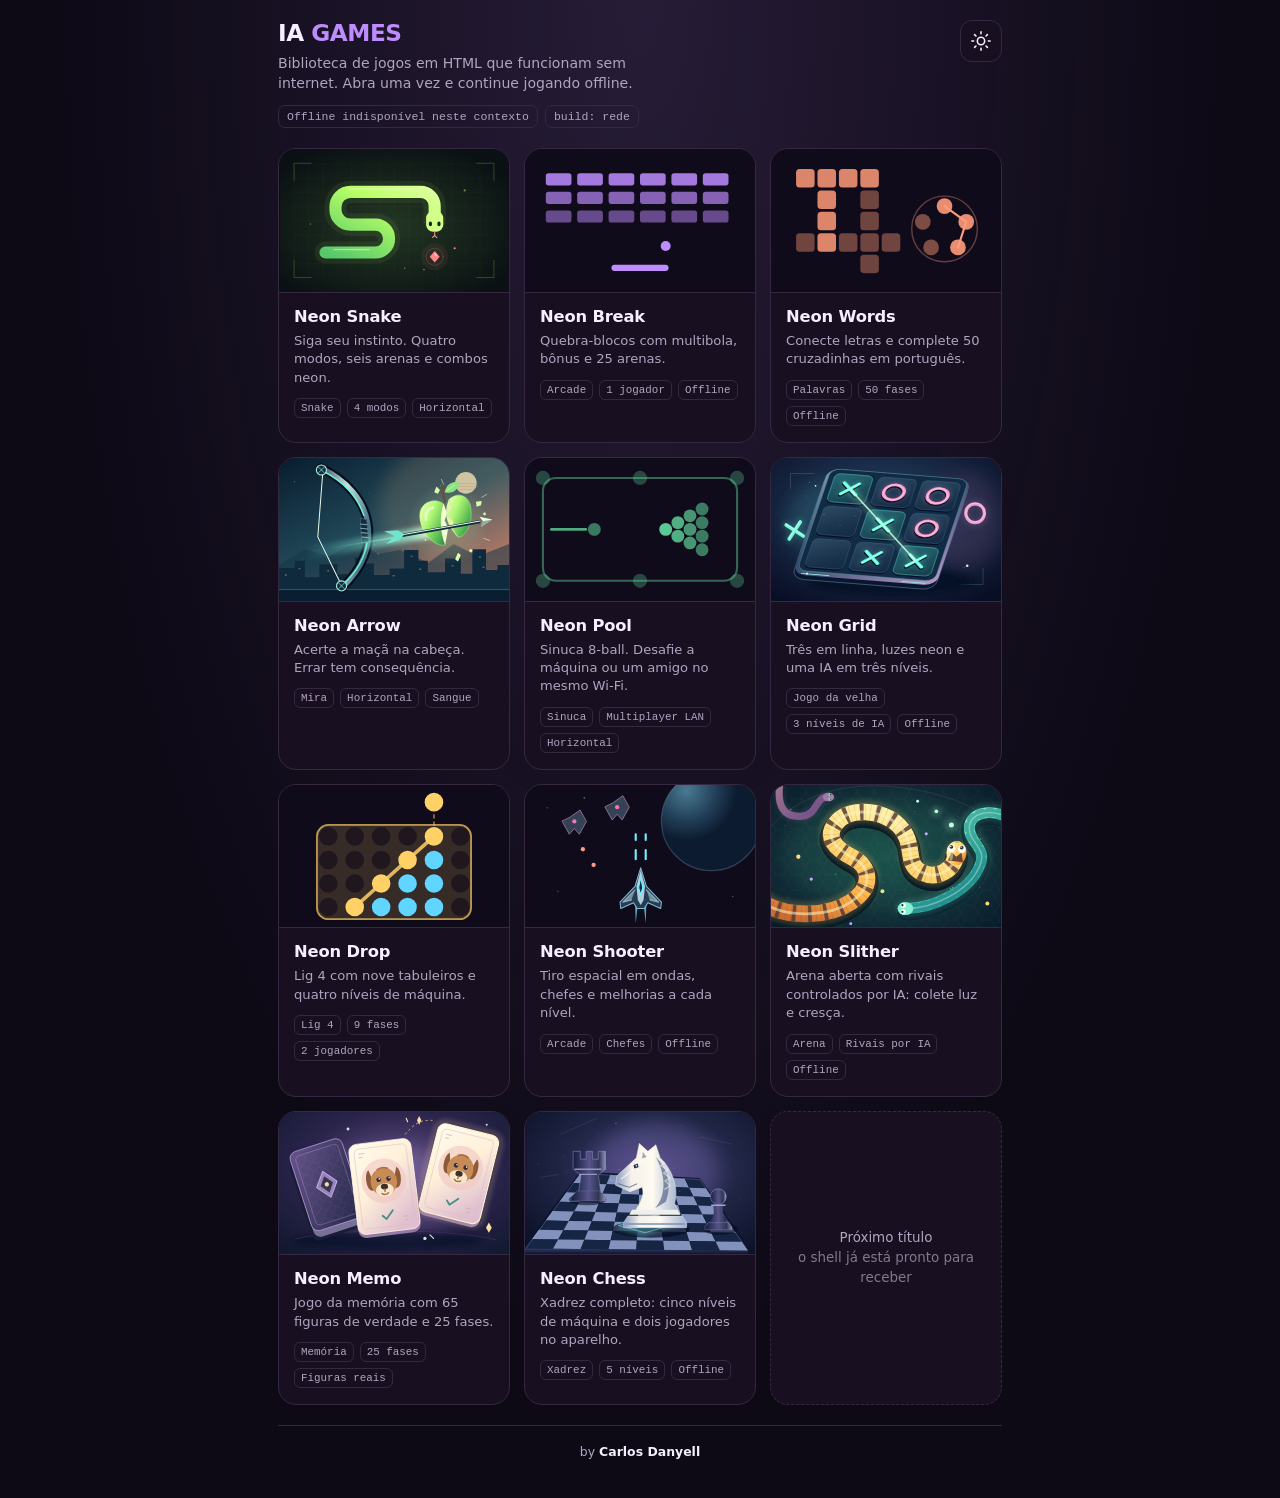
==== commit 2dbd71b5: "feat(neon-shooter): recria naves e cenários com arte espacial" ====
--- a/index.html
+++ b/index.html
@@ -169,37 +169,22 @@
         stroke-linecap="round" opacity=".8"/>
     </svg>`,
     shooter: `<svg viewBox="0 0 320 200" aria-hidden="true">
-      <g fill="#dff6ff" opacity=".45">
-        <circle cx="30" cy="24" r="1.4"/><circle cx="92" cy="62" r="1"/><circle cx="140" cy="16" r="1.2"/>
-        <circle cx="206" cy="30" r="1"/><circle cx="292" cy="22" r="1.5"/><circle cx="270" cy="104" r="1"/>
-        <circle cx="44" cy="122" r="1.2"/><circle cx="112" cy="150" r="1"/><circle cx="300" cy="146" r="1.2"/>
+      <defs><radialGradient id="sh-cover-planet" cx="25%" cy="20%"><stop stop-color="#497b92"/><stop offset=".6" stop-color="#213e57"/><stop offset="1" stop-color="#0d1b30"/></radialGradient></defs>
+      <circle cx="260" cy="50" r="70" fill="url(#sh-cover-planet)" stroke="#80cbe8" stroke-opacity=".25"/>
+      <g fill="#aacadc" opacity=".5"><circle cx="30" cy="32" r="1"/><circle cx="82" cy="18" r="1.3"/><circle cx="45" cy="149" r="1"/><circle cx="290" cy="156" r="1"/></g>
+      <g stroke="#977995" stroke-width="1.2" fill="#354155">
+        <path d="m62 45 14-10 9 16-10 18-7-8-7 8-10-18z"/><path d="m122 25 14-10 9 16-10 18-7-8-7 8-10-18z"/>
       </g>
-      <!-- grade em perspectiva -->
-      <g stroke="currentColor" stroke-width="1.2" opacity=".2" fill="none">
-        <path d="M0 176h320M0 188h320"/>
-        <path d="M160 164 40 200M160 164 104 200M160 164 216 200M160 164 280 200"/>
+      <g fill="#ff70b4"><circle cx="68" cy="51" r="3"/><circle cx="128" cy="31" r="3"/></g>
+      <g fill="#ff9c85"><circle cx="80" cy="90" r="3"/><circle cx="95" cy="112" r="3"/></g>
+      <g stroke="#70edff" stroke-width="3" stroke-linecap="round"><path d="M154 104V91M168 104V91M154 77V69M168 77V69"/></g>
+      <g transform="translate(161 151)">
+        <path d="M-8 14-7 43-4 16M8 14 7 43 4 16" fill="#61deff" opacity=".75"/>
+        <path d="M0-35 8-9 29 13 28 22 10 14 5 22H-5L-10 14-28 22-29 13-8-9Z" fill="#253d54" stroke="#81b9ca" stroke-width="1.5"/>
+        <path d="M-8-4-25 13-13 10M8-4 25 13 13 10" fill="#718fa0" stroke="#8dadbc"/>
+        <path d="M0-32 6-9 4 10 0 17-4 10-6-9Z" fill="#b1cdd7"/>
+        <path d="M0-22 3-7 0 3-3-7Z" fill="#0b314c" stroke="#6df0ff"/>
       </g>
-      <!-- formação inimiga -->
-      ${[[70,50],[160,36],[250,50]].map(([x,y]) =>
-        `<path d="M${x} ${y + 14}l16-22-16 7-16-7z" fill="currentColor"/>`).join('')}
-      <path d="M112 90l9-14-9 4-9-4z" fill="currentColor" opacity=".7"/>
-      <!-- explosão -->
-      <circle cx="226" cy="92" r="16" fill="#ffe45e" opacity=".18"/>
-      <g stroke="#ffe45e" stroke-width="3" stroke-linecap="round">
-        <path d="M216 82l-7-7M226 78v-11M236 82l7-7M215 100l-9 3M237 100l9 3"/>
-      </g>
-      <circle cx="226" cy="92" r="6" fill="#ffe45e"/>
-      <!-- tiros inimigos -->
-      <circle cx="96" cy="120" r="4.5" fill="#ff5a5a"/>
-      <circle cx="116" cy="136" r="4.5" fill="#ff5a5a" opacity=".75"/>
-      <!-- tiros da nave -->
-      <g stroke="#5ff4ff" stroke-width="3.5" stroke-linecap="round">
-        <path d="M152 118v-14M168 118v-14M152 88v-12M168 88v-12M160 62v-10"/>
-      </g>
-      <!-- nave -->
-      <path d="M160 128l9 20 14 12v6l-14-4-4 6h-10l-4-6-14 4v-6l14-12z" fill="#0d0915"
-        stroke="#5ff4ff" stroke-width="3" stroke-linejoin="round"/>
-      <path d="M154 172l6 14 6-14z" fill="currentColor" opacity=".9"/>
     </svg>`,
     slither: `<img src="./assets/covers/neon-slither.svg" width="640" height="400" alt="" loading="lazy" decoding="async">`,
     memo: `<img src="./assets/covers/neon-memo.svg" width="640" height="400" alt="" loading="lazy" decoding="async">`,
